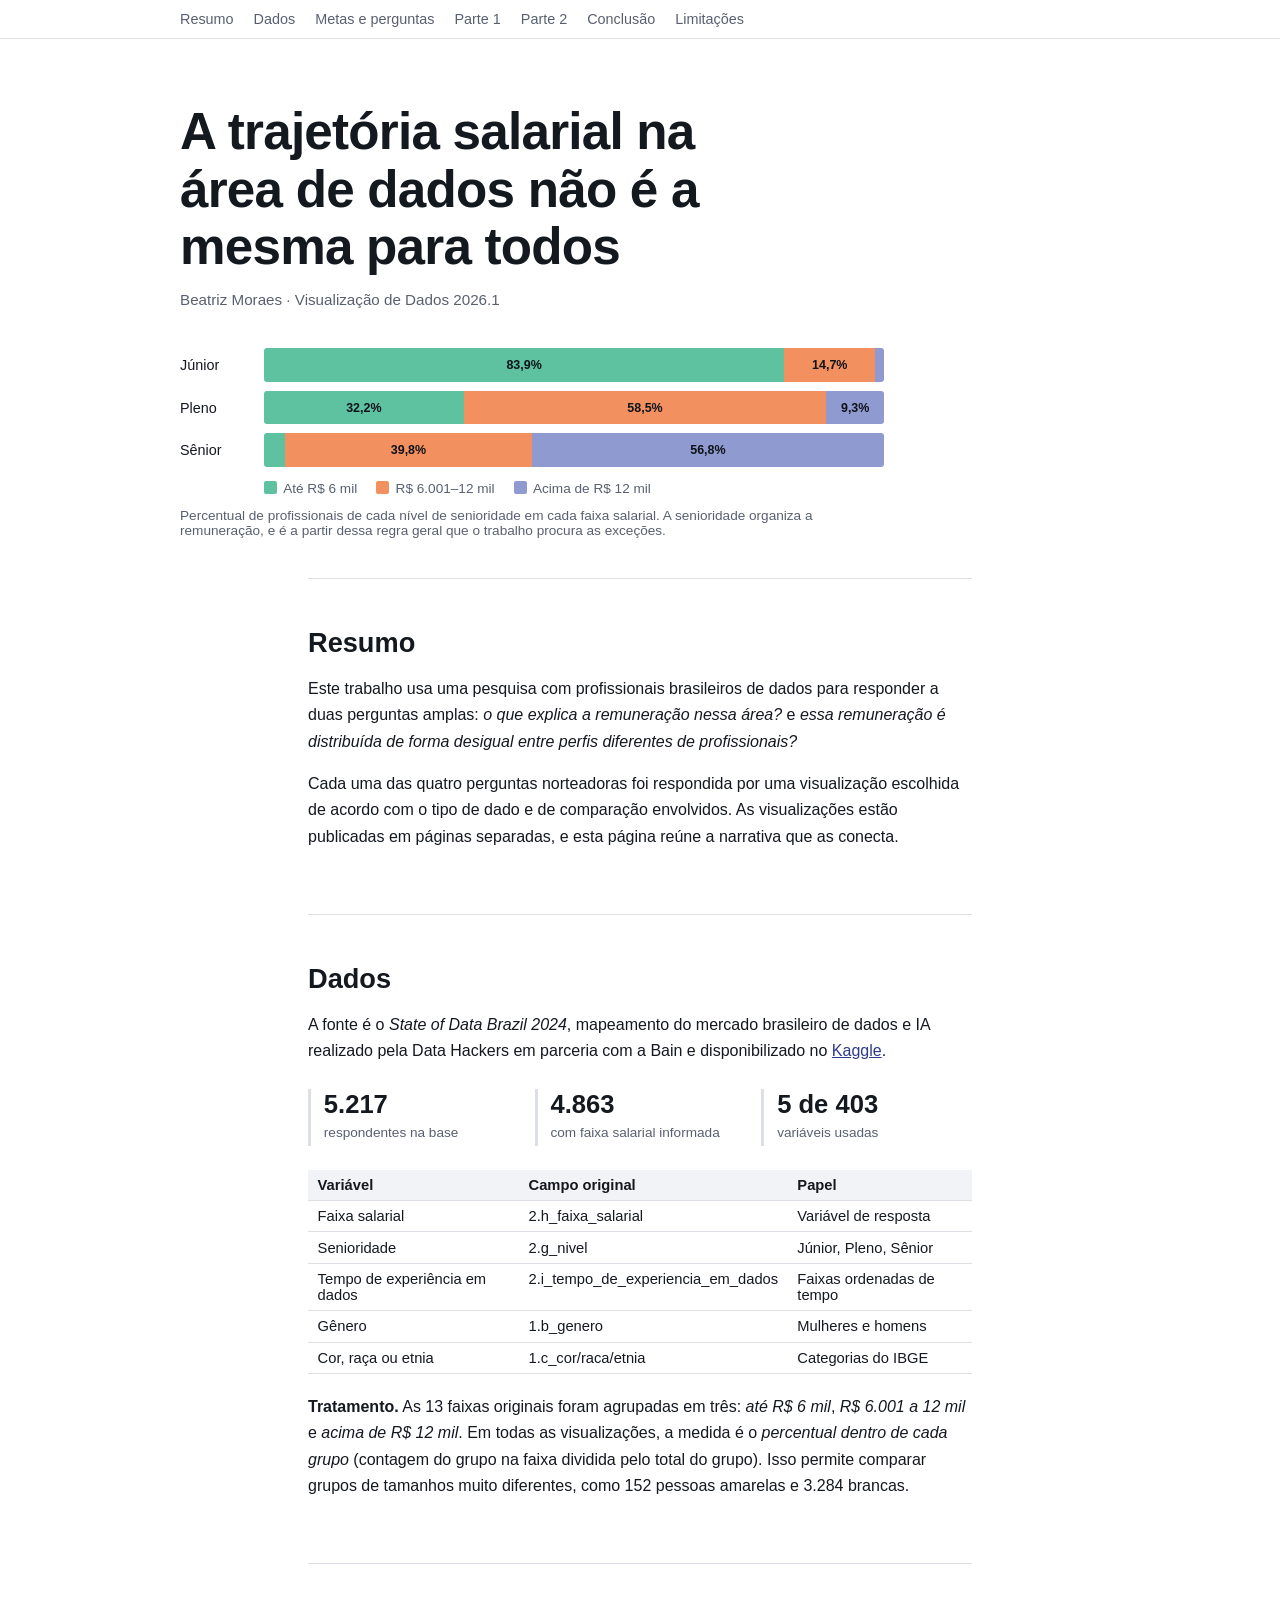
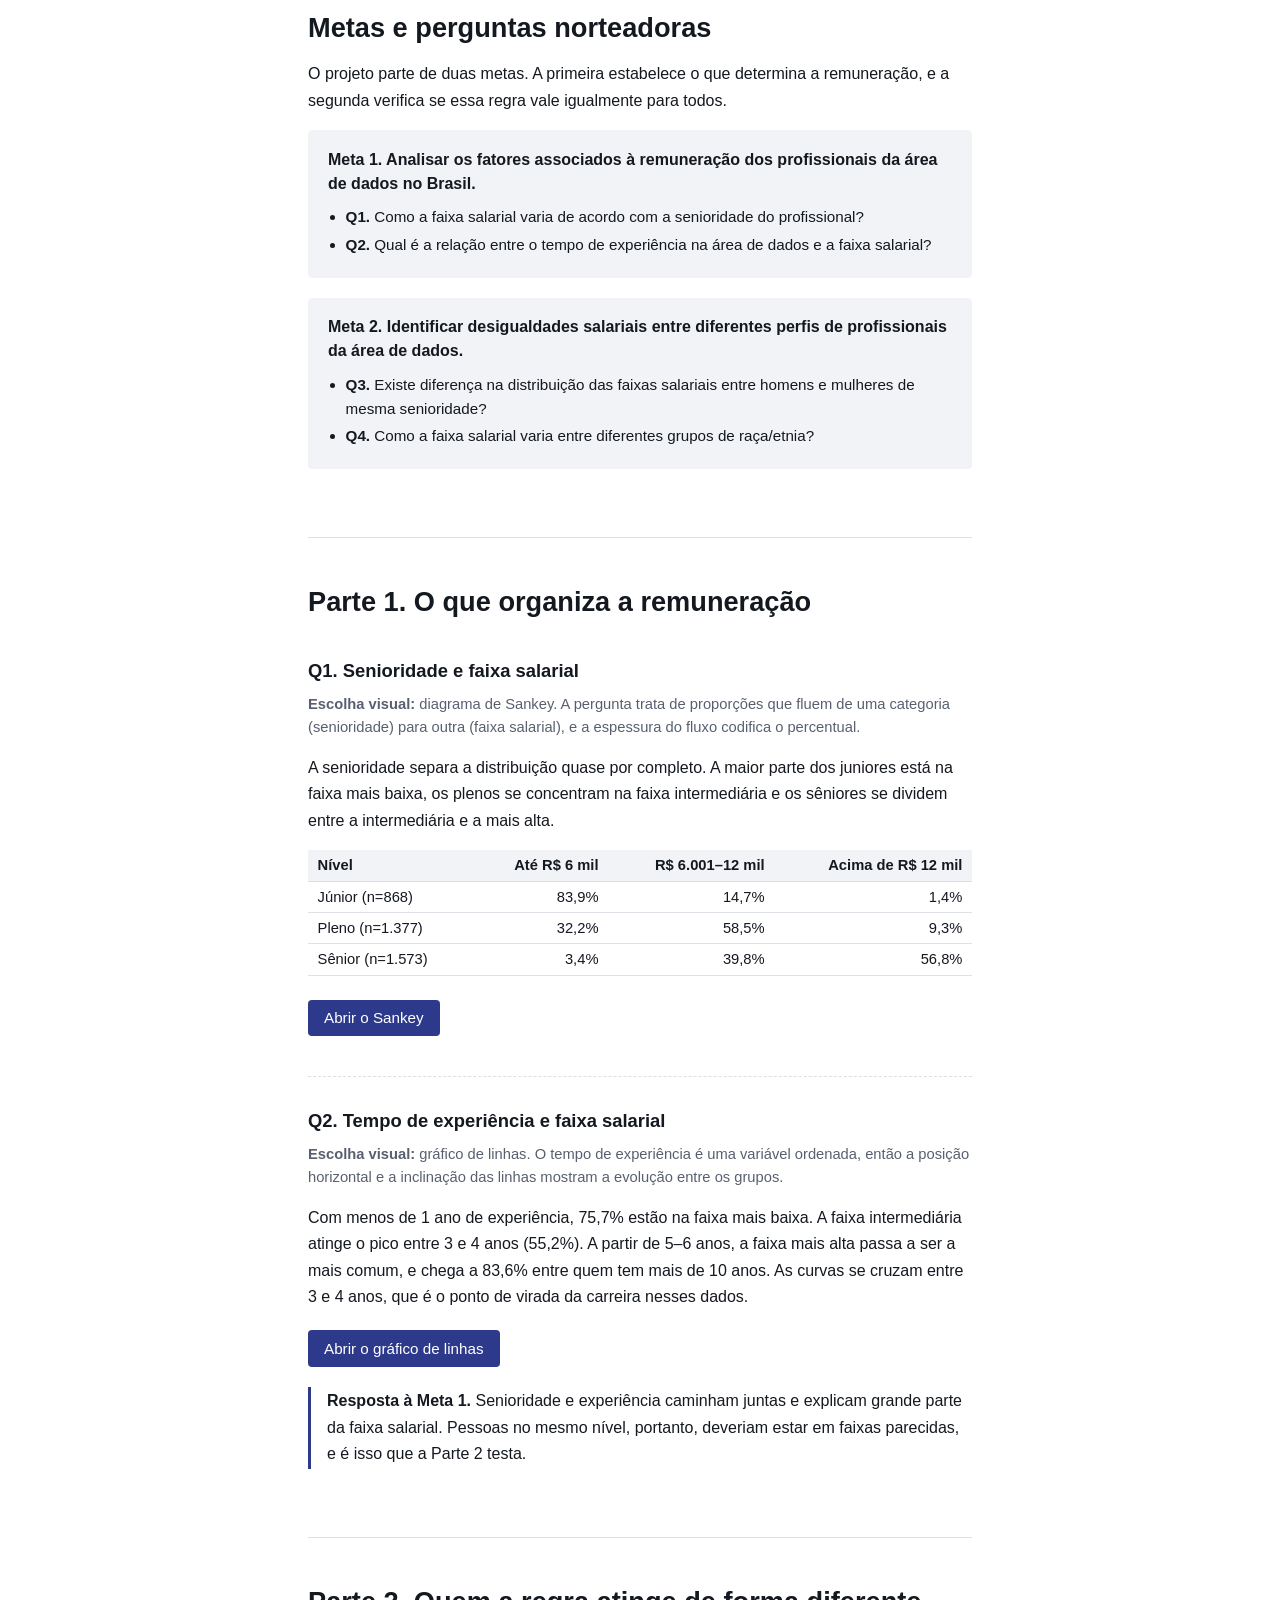
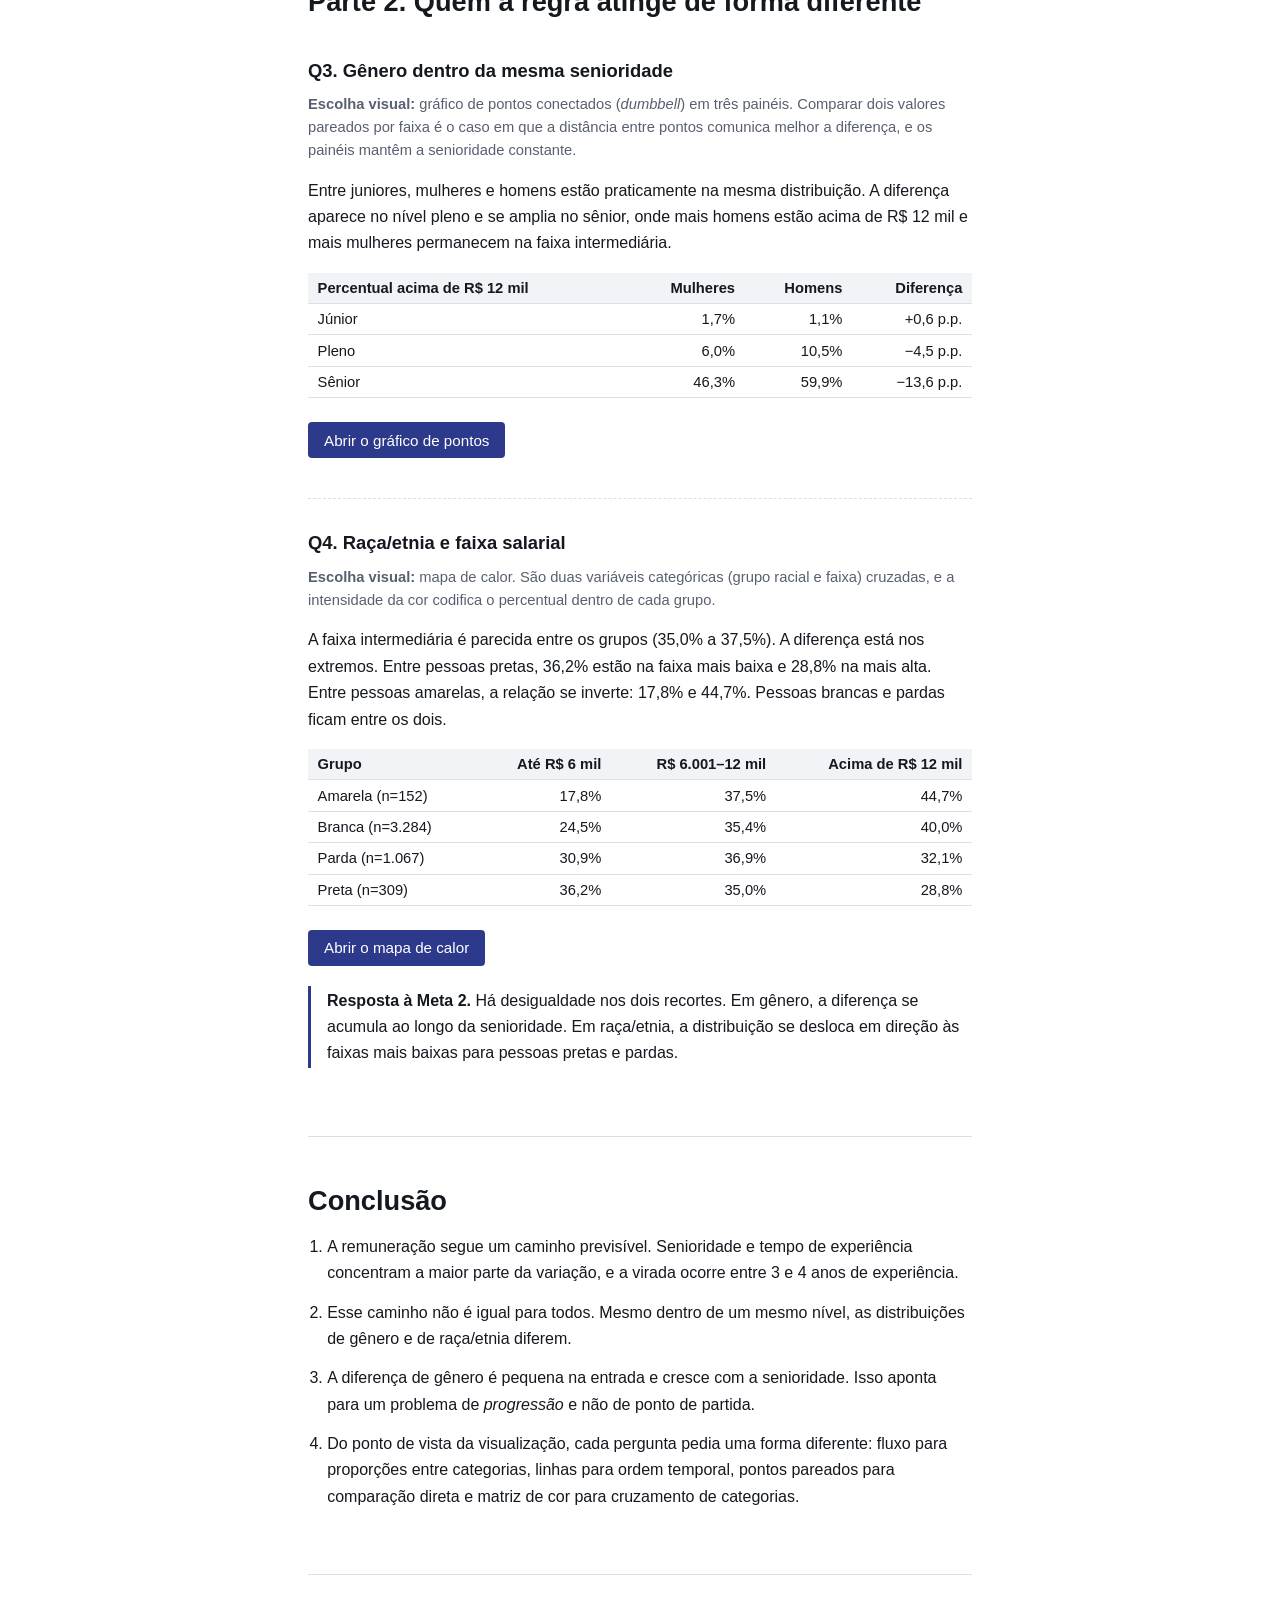
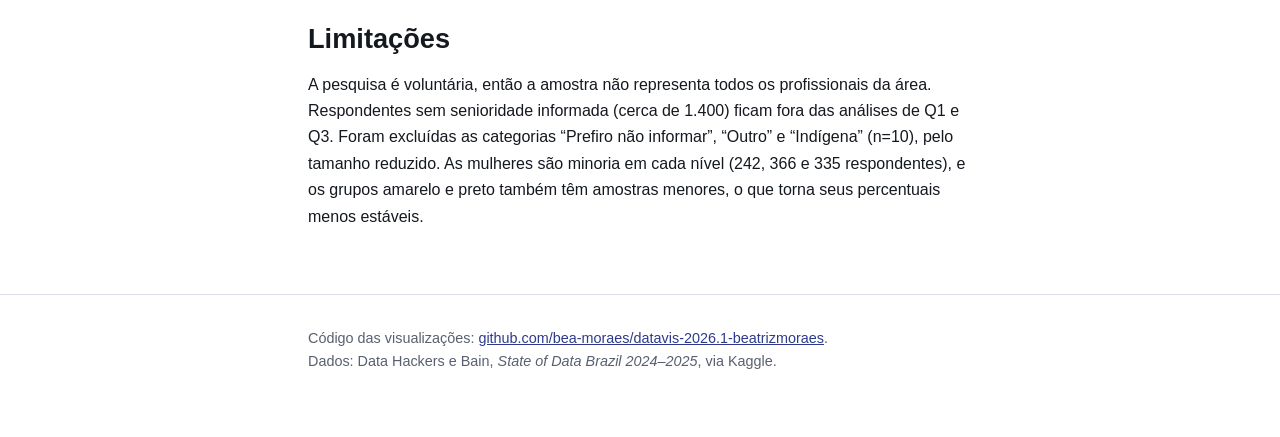
==== storytelling.html @ e4f5bb78 "Add files via upload" ====
<!DOCTYPE html>
<html lang="pt-BR">
<head>
<meta charset="utf-8">
<meta name="viewport" content="width=device-width, initial-scale=1">
<title>Remuneração e desigualdade na área de dados no Brasil</title>
<style>
:root{
  --bg:#ffffff; --ink:#14181f; --muted:#586070; --rule:#dcdfe5; --panel:#f1f3f6;
  --low:#5ec2a1; --mid:#f2915f; --high:#8f9bd0; --accent:#2d3a8c;
  --serif:Arial,Helvetica,sans-serif;
  --sans:Arial,Helvetica,sans-serif;
}
*{box-sizing:border-box}
html{scroll-behavior:smooth}
body{margin:0;background:var(--bg);color:var(--ink);font:1rem/1.65 var(--serif)}
a{color:var(--accent)}
:focus-visible{outline:3px solid var(--accent);outline-offset:3px}
.wrap{max-width:44rem;margin:0 auto;padding:0 1.25rem}
nav{border-bottom:1px solid var(--rule);font:500 .9rem var(--sans);position:sticky;top:0;background:var(--bg);z-index:5}
nav .wrap{display:flex;gap:1.25rem;flex-wrap:wrap;padding-top:.7rem;padding-bottom:.7rem;max-width:60rem}
nav a{color:var(--muted);text-decoration:none}
nav a:hover{color:var(--ink)}
header{padding:4rem 0 2.5rem}
.hero{max-width:60rem;margin:0 auto;padding:0 1.25rem}
h1{font:600 clamp(2rem,5vw,3.2rem)/1.12 var(--serif);letter-spacing:-.015em;margin:0 0 1rem;max-width:20ch}
.byline{font:400 .95rem var(--sans);color:var(--muted);margin:0 0 2.5rem}
.thesis{display:grid;gap:.55rem;max-width:44rem}
.row{display:grid;grid-template-columns:4.5rem 1fr;align-items:center;gap:.75rem;font:500 .9rem var(--sans)}
.bar{display:flex;height:2.1rem;border-radius:3px;overflow:hidden}
.bar span{display:flex;align-items:center;justify-content:center;color:#10131a;font:600 .78rem var(--sans);min-width:0}
.legend{display:flex;gap:1.2rem;flex-wrap:wrap;font:400 .85rem var(--sans);color:var(--muted);margin:.35rem 0 0 5.25rem}
.legend i{display:inline-block;width:.8rem;height:.8rem;border-radius:2px;margin-right:.4rem;vertical-align:-1px}
.cap{font:400 .85rem var(--sans);color:var(--muted);margin:.75rem 0 0;max-width:44rem}
section{padding:3rem 0;border-top:1px solid var(--rule)}
h2{font:600 1.7rem/1.2 var(--serif);margin:0 0 1rem}
h3{font:600 1.15rem/1.35 var(--sans);margin:2.5rem 0 .6rem}
p{margin:0 0 1rem}
.sans{font-family:var(--sans)}
.kv{display:grid;grid-template-columns:repeat(auto-fit,minmax(9rem,1fr));gap:1rem;margin:1.5rem 0;font-family:var(--sans)}
.kv div{border-left:3px solid var(--rule);padding-left:.8rem}
.kv b{display:block;font:600 1.6rem/1.2 var(--serif)}
.kv span{font-size:.85rem;color:var(--muted)}
table{width:100%;border-collapse:collapse;font:400 .92rem var(--sans);margin:.5rem 0 1.25rem}
th,td{text-align:left;padding:.45rem .6rem;border-bottom:1px solid var(--rule);vertical-align:top}
th{font-weight:600;background:var(--panel)}
td.n,th.n{text-align:right;font-variant-numeric:tabular-nums}
.goal{background:var(--panel);padding:1.1rem 1.25rem;border-radius:4px;margin:0 0 1.25rem}
.goal p{margin:0 0 .6rem;font-weight:600;font-family:var(--sans);font-size:1rem;line-height:1.5}
.goal ul{margin:0;padding-left:1.1rem;font-family:var(--sans);font-size:.95rem;line-height:1.55}
.goal li{margin:.25rem 0}
.q{margin:2.5rem 0 0;padding-top:2rem;border-top:1px dashed var(--rule)}
.q:first-of-type{border-top:0;padding-top:0}
.q h3{margin-top:0}
.meta{font:400 .92rem/1.55 var(--sans);color:var(--muted);margin:0 0 1rem}
.btn{display:inline-block;font:500 .95rem var(--sans);background:var(--accent);color:#fff;text-decoration:none;padding:.6rem 1rem;border-radius:4px;margin:.25rem 0 0}
.btn:hover{filter:brightness(1.12)}
.finding{border-left:3px solid var(--accent);padding:.1rem 0 .1rem 1rem;margin:1.25rem 0}
ol.concl{padding-left:1.2rem}
ol.concl li{margin:0 0 .8rem}
footer{border-top:1px solid var(--rule);padding:2rem 0 4rem;font:400 .9rem/1.6 var(--sans);color:var(--muted)}
</style>
</head>
<body>

<nav aria-label="Seções"><div class="wrap">
  <a href="#resumo">Resumo</a><a href="#dados">Dados</a><a href="#metas">Metas e perguntas</a>
  <a href="#parte1">Parte 1</a><a href="#parte2">Parte 2</a><a href="#conclusao">Conclusão</a><a href="#limites">Limitações</a>
</div></nav>

<header><div class="hero">
  <h1>A trajetória salarial na área de dados não é a mesma para todos</h1>
  <p class="byline">Beatriz Moraes · Visualização de Dados 2026.1</p>

  <div class="thesis" role="img" aria-label="Distribuição de faixas salariais por senioridade: juniores 83,9% até R$ 6 mil; plenos 58,5% entre R$ 6.001 e 12 mil; sêniores 56,8% acima de R$ 12 mil.">
    <div class="row">Júnior<div class="bar"><span style="flex:83.9;background:var(--low)">83,9%</span><span style="flex:14.7;background:var(--mid)">14,7%</span><span style="flex:1.4;background:var(--high)"></span></div></div>
    <div class="row">Pleno<div class="bar"><span style="flex:32.2;background:var(--low)">32,2%</span><span style="flex:58.5;background:var(--mid)">58,5%</span><span style="flex:9.3;background:var(--high)">9,3%</span></div></div>
    <div class="row">Sênior<div class="bar"><span style="flex:3.4;background:var(--low)"></span><span style="flex:39.8;background:var(--mid)">39,8%</span><span style="flex:56.8;background:var(--high)">56,8%</span></div></div>
    <div class="legend"><span><i style="background:var(--low)"></i>Até R$ 6 mil</span><span><i style="background:var(--mid)"></i>R$ 6.001–12 mil</span><span><i style="background:var(--high)"></i>Acima de R$ 12 mil</span></div>
  </div>
  <p class="cap">Percentual de profissionais de cada nível de senioridade em cada faixa salarial. A senioridade organiza a remuneração, e é a partir dessa regra geral que o trabalho procura as exceções.</p>
</div></header>

<main class="wrap">

<section id="resumo">
  <h2>Resumo</h2>
  <p>Este trabalho usa uma pesquisa com profissionais brasileiros de dados para responder a duas perguntas amplas: <em>o que explica a remuneração nessa área?</em> e <em>essa remuneração é distribuída de forma desigual entre perfis diferentes de profissionais?</em></p>
  <p>Cada uma das quatro perguntas norteadoras foi respondida por uma visualização escolhida de acordo com o tipo de dado e de comparação envolvidos. As visualizações estão publicadas em páginas separadas, e esta página reúne a narrativa que as conecta.</p>
</section>

<section id="dados">
  <h2>Dados</h2>
  <p>A fonte é o <em>State of Data Brazil 2024</em>, mapeamento do mercado brasileiro de dados e IA realizado pela Data Hackers em parceria com a Bain e disponibilizado no <a href="https://www.kaggle.com/datasets/datahackers/state-of-data-brazil-20242025">Kaggle</a>.</p>
  <div class="kv">
    <div><b>5.217</b><span>respondentes na base</span></div>
    <div><b>4.863</b><span>com faixa salarial informada</span></div>
    <div><b>5 de 403</b><span>variáveis usadas</span></div>
  </div>
  <table>
    <thead><tr><th>Variável</th><th>Campo original</th><th>Papel</th></tr></thead>
    <tbody>
      <tr><td>Faixa salarial</td><td>2.h_faixa_salarial</td><td>Variável de resposta</td></tr>
      <tr><td>Senioridade</td><td>2.g_nivel</td><td>Júnior, Pleno, Sênior</td></tr>
      <tr><td>Tempo de experiência em dados</td><td>2.i_tempo_de_experiencia_em_dados</td><td>Faixas ordenadas de tempo</td></tr>
      <tr><td>Gênero</td><td>1.b_genero</td><td>Mulheres e homens</td></tr>
      <tr><td>Cor, raça ou etnia</td><td>1.c_cor/raca/etnia</td><td>Categorias do IBGE</td></tr>
    </tbody>
  </table>
  <p><strong>Tratamento.</strong> As 13 faixas originais foram agrupadas em três: <em>até R$ 6 mil</em>, <em>R$ 6.001 a 12 mil</em> e <em>acima de R$ 12 mil</em>. Em todas as visualizações, a medida é o <em>percentual dentro de cada grupo</em> (contagem do grupo na faixa dividida pelo total do grupo). Isso permite comparar grupos de tamanhos muito diferentes, como 152 pessoas amarelas e 3.284 brancas.</p>
</section>

<section id="metas">
  <h2>Metas e perguntas norteadoras</h2>
  <p>O projeto parte de duas metas. A primeira estabelece o que determina a remuneração, e a segunda verifica se essa regra vale igualmente para todos.</p>
  <div class="goal">
    <p>Meta 1. Analisar os fatores associados à remuneração dos profissionais da área de dados no Brasil.</p>
    <ul>
      <li><b>Q1.</b> Como a faixa salarial varia de acordo com a senioridade do profissional?</li>
      <li><b>Q2.</b> Qual é a relação entre o tempo de experiência na área de dados e a faixa salarial?</li>
    </ul>
  </div>
  <div class="goal">
    <p>Meta 2. Identificar desigualdades salariais entre diferentes perfis de profissionais da área de dados.</p>
    <ul>
      <li><b>Q3.</b> Existe diferença na distribuição das faixas salariais entre homens e mulheres de mesma senioridade?</li>
      <li><b>Q4.</b> Como a faixa salarial varia entre diferentes grupos de raça/etnia?</li>
    </ul>
  </div>
</section>

<section id="parte1">
  <h2>Parte 1. O que organiza a remuneração</h2>

  <div class="q">
    <h3>Q1. Senioridade e faixa salarial</h3>
    <p class="meta"><b>Escolha visual:</b> diagrama de Sankey. A pergunta trata de proporções que fluem de uma categoria (senioridade) para outra (faixa salarial), e a espessura do fluxo codifica o percentual.</p>
    <p>A senioridade separa a distribuição quase por completo. A maior parte dos juniores está na faixa mais baixa, os plenos se concentram na faixa intermediária e os sêniores se dividem entre a intermediária e a mais alta.</p>
    <table>
      <thead><tr><th>Nível</th><th class="n">Até R$ 6 mil</th><th class="n">R$ 6.001–12 mil</th><th class="n">Acima de R$ 12 mil</th></tr></thead>
      <tbody>
        <tr><td>Júnior (n=868)</td><td class="n">83,9%</td><td class="n">14,7%</td><td class="n">1,4%</td></tr>
        <tr><td>Pleno (n=1.377)</td><td class="n">32,2%</td><td class="n">58,5%</td><td class="n">9,3%</td></tr>
        <tr><td>Sênior (n=1.573)</td><td class="n">3,4%</td><td class="n">39,8%</td><td class="n">56,8%</td></tr>
      </tbody>
    </table>
    <a class="btn" href="https://bea-moraes.github.io/datavis-2026.1-beatrizmoraes/vis01-sankey/">Abrir o Sankey</a>
  </div>

  <div class="q">
    <h3>Q2. Tempo de experiência e faixa salarial</h3>
    <p class="meta"><b>Escolha visual:</b> gráfico de linhas. O tempo de experiência é uma variável ordenada, então a posição horizontal e a inclinação das linhas mostram a evolução entre os grupos.</p>
    <p>Com menos de 1 ano de experiência, 75,7% estão na faixa mais baixa. A faixa intermediária atinge o pico entre 3 e 4 anos (55,2%). A partir de 5–6 anos, a faixa mais alta passa a ser a mais comum, e chega a 83,6% entre quem tem mais de 10 anos. As curvas se cruzam entre 3 e 4 anos, que é o ponto de virada da carreira nesses dados.</p>
    <a class="btn" href="https://bea-moraes.github.io/datavis-2026.1-beatrizmoraes/vis02-linhas/">Abrir o gráfico de linhas</a>
  </div>

  <div class="finding"><b>Resposta à Meta 1.</b> Senioridade e experiência caminham juntas e explicam grande parte da faixa salarial. Pessoas no mesmo nível, portanto, deveriam estar em faixas parecidas, e é isso que a Parte 2 testa.</div>
</section>

<section id="parte2">
  <h2>Parte 2. Quem a regra atinge de forma diferente</h2>

  <div class="q">
    <h3>Q3. Gênero dentro da mesma senioridade</h3>
    <p class="meta"><b>Escolha visual:</b> gráfico de pontos conectados (<em>dumbbell</em>) em três painéis. Comparar dois valores pareados por faixa é o caso em que a distância entre pontos comunica melhor a diferença, e os painéis mantêm a senioridade constante.</p>
    <p>Entre juniores, mulheres e homens estão praticamente na mesma distribuição. A diferença aparece no nível pleno e se amplia no sênior, onde mais homens estão acima de R$ 12 mil e mais mulheres permanecem na faixa intermediária.</p>
    <table>
      <thead><tr><th>Percentual acima de R$ 12 mil</th><th class="n">Mulheres</th><th class="n">Homens</th><th class="n">Diferença</th></tr></thead>
      <tbody>
        <tr><td>Júnior</td><td class="n">1,7%</td><td class="n">1,1%</td><td class="n">+0,6 p.p.</td></tr>
        <tr><td>Pleno</td><td class="n">6,0%</td><td class="n">10,5%</td><td class="n">−4,5 p.p.</td></tr>
        <tr><td>Sênior</td><td class="n">46,3%</td><td class="n">59,9%</td><td class="n">−13,6 p.p.</td></tr>
      </tbody>
    </table>
    <a class="btn" href="https://bea-moraes.github.io/datavis-2026.1-beatrizmoraes/vis03-pontos/">Abrir o gráfico de pontos</a>
  </div>

  <div class="q">
    <h3>Q4. Raça/etnia e faixa salarial</h3>
    <p class="meta"><b>Escolha visual:</b> mapa de calor. São duas variáveis categóricas (grupo racial e faixa) cruzadas, e a intensidade da cor codifica o percentual dentro de cada grupo.</p>
    <p>A faixa intermediária é parecida entre os grupos (35,0% a 37,5%). A diferença está nos extremos. Entre pessoas pretas, 36,2% estão na faixa mais baixa e 28,8% na mais alta. Entre pessoas amarelas, a relação se inverte: 17,8% e 44,7%. Pessoas brancas e pardas ficam entre os dois.</p>
    <table>
      <thead><tr><th>Grupo</th><th class="n">Até R$ 6 mil</th><th class="n">R$ 6.001–12 mil</th><th class="n">Acima de R$ 12 mil</th></tr></thead>
      <tbody>
        <tr><td>Amarela (n=152)</td><td class="n">17,8%</td><td class="n">37,5%</td><td class="n">44,7%</td></tr>
        <tr><td>Branca (n=3.284)</td><td class="n">24,5%</td><td class="n">35,4%</td><td class="n">40,0%</td></tr>
        <tr><td>Parda (n=1.067)</td><td class="n">30,9%</td><td class="n">36,9%</td><td class="n">32,1%</td></tr>
        <tr><td>Preta (n=309)</td><td class="n">36,2%</td><td class="n">35,0%</td><td class="n">28,8%</td></tr>
      </tbody>
    </table>
    <a class="btn" href="https://bea-moraes.github.io/datavis-2026.1-beatrizmoraes/vis04-heatmap/">Abrir o mapa de calor</a>
  </div>

  <div class="finding"><b>Resposta à Meta 2.</b> Há desigualdade nos dois recortes. Em gênero, a diferença se acumula ao longo da senioridade. Em raça/etnia, a distribuição se desloca em direção às faixas mais baixas para pessoas pretas e pardas.</div>
</section>

<section id="conclusao">
  <h2>Conclusão</h2>
  <ol class="concl">
    <li>A remuneração segue um caminho previsível. Senioridade e tempo de experiência concentram a maior parte da variação, e a virada ocorre entre 3 e 4 anos de experiência.</li>
    <li>Esse caminho não é igual para todos. Mesmo dentro de um mesmo nível, as distribuições de gênero e de raça/etnia diferem.</li>
    <li>A diferença de gênero é pequena na entrada e cresce com a senioridade. Isso aponta para um problema de <em>progressão</em> e não de ponto de partida.</li>
    <li>Do ponto de vista da visualização, cada pergunta pedia uma forma diferente: fluxo para proporções entre categorias, linhas para ordem temporal, pontos pareados para comparação direta e matriz de cor para cruzamento de categorias.</li>
  </ol>
</section>

<section id="limites">
  <h2>Limitações</h2>
  <p>A pesquisa é voluntária, então a amostra não representa todos os profissionais da área. Respondentes sem senioridade informada (cerca de 1.400) ficam fora das análises de Q1 e Q3. Foram excluídas as categorias “Prefiro não informar”, “Outro” e “Indígena” (n=10), pelo tamanho reduzido. As mulheres são minoria em cada nível (242, 366 e 335 respondentes), e os grupos amarelo e preto também têm amostras menores, o que torna seus percentuais menos estáveis.</p>
</section>

</main>

<footer><div class="wrap">
  Código das visualizações: <a href="https://github.com/bea-moraes/datavis-2026.1-beatrizmoraes">github.com/bea-moraes/datavis-2026.1-beatrizmoraes</a>.<br>
  Dados: Data Hackers e Bain, <em>State of Data Brazil 2024–2025</em>, via Kaggle.
</div></footer>

</body>
</html>
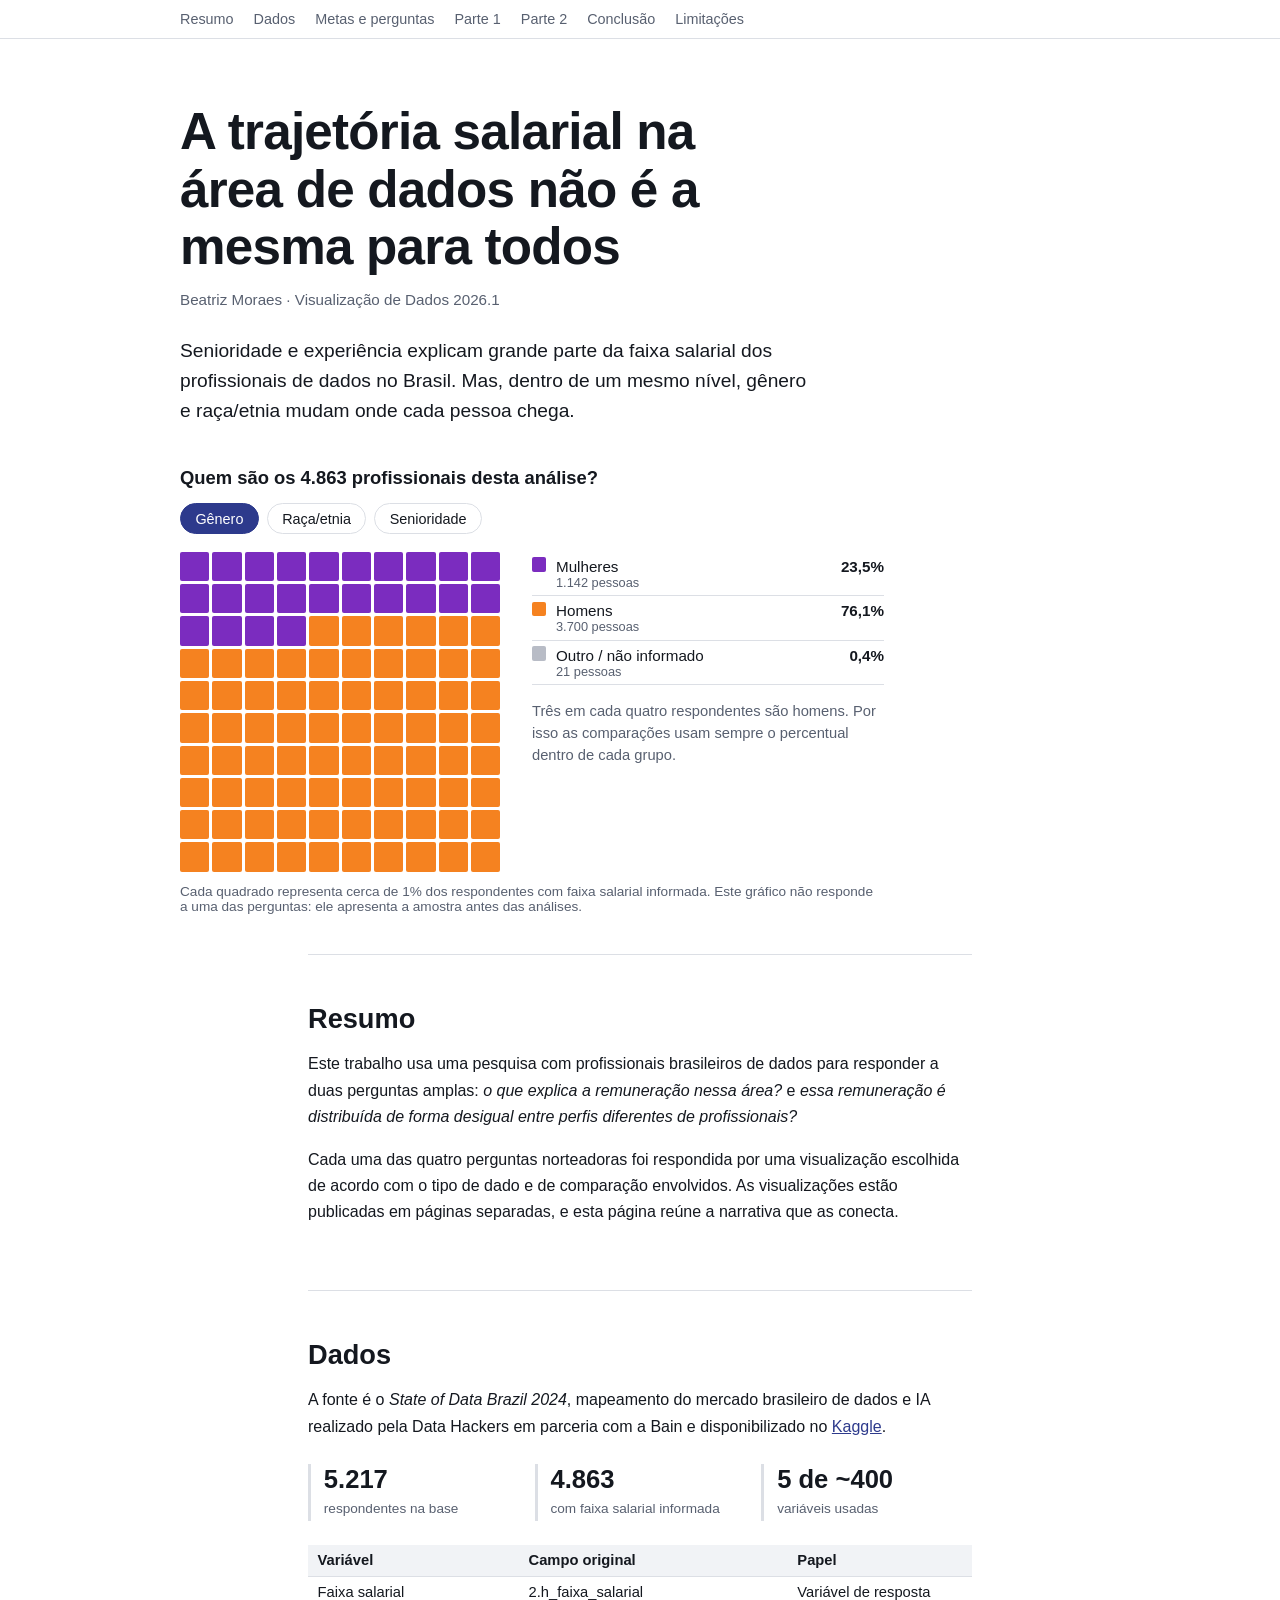
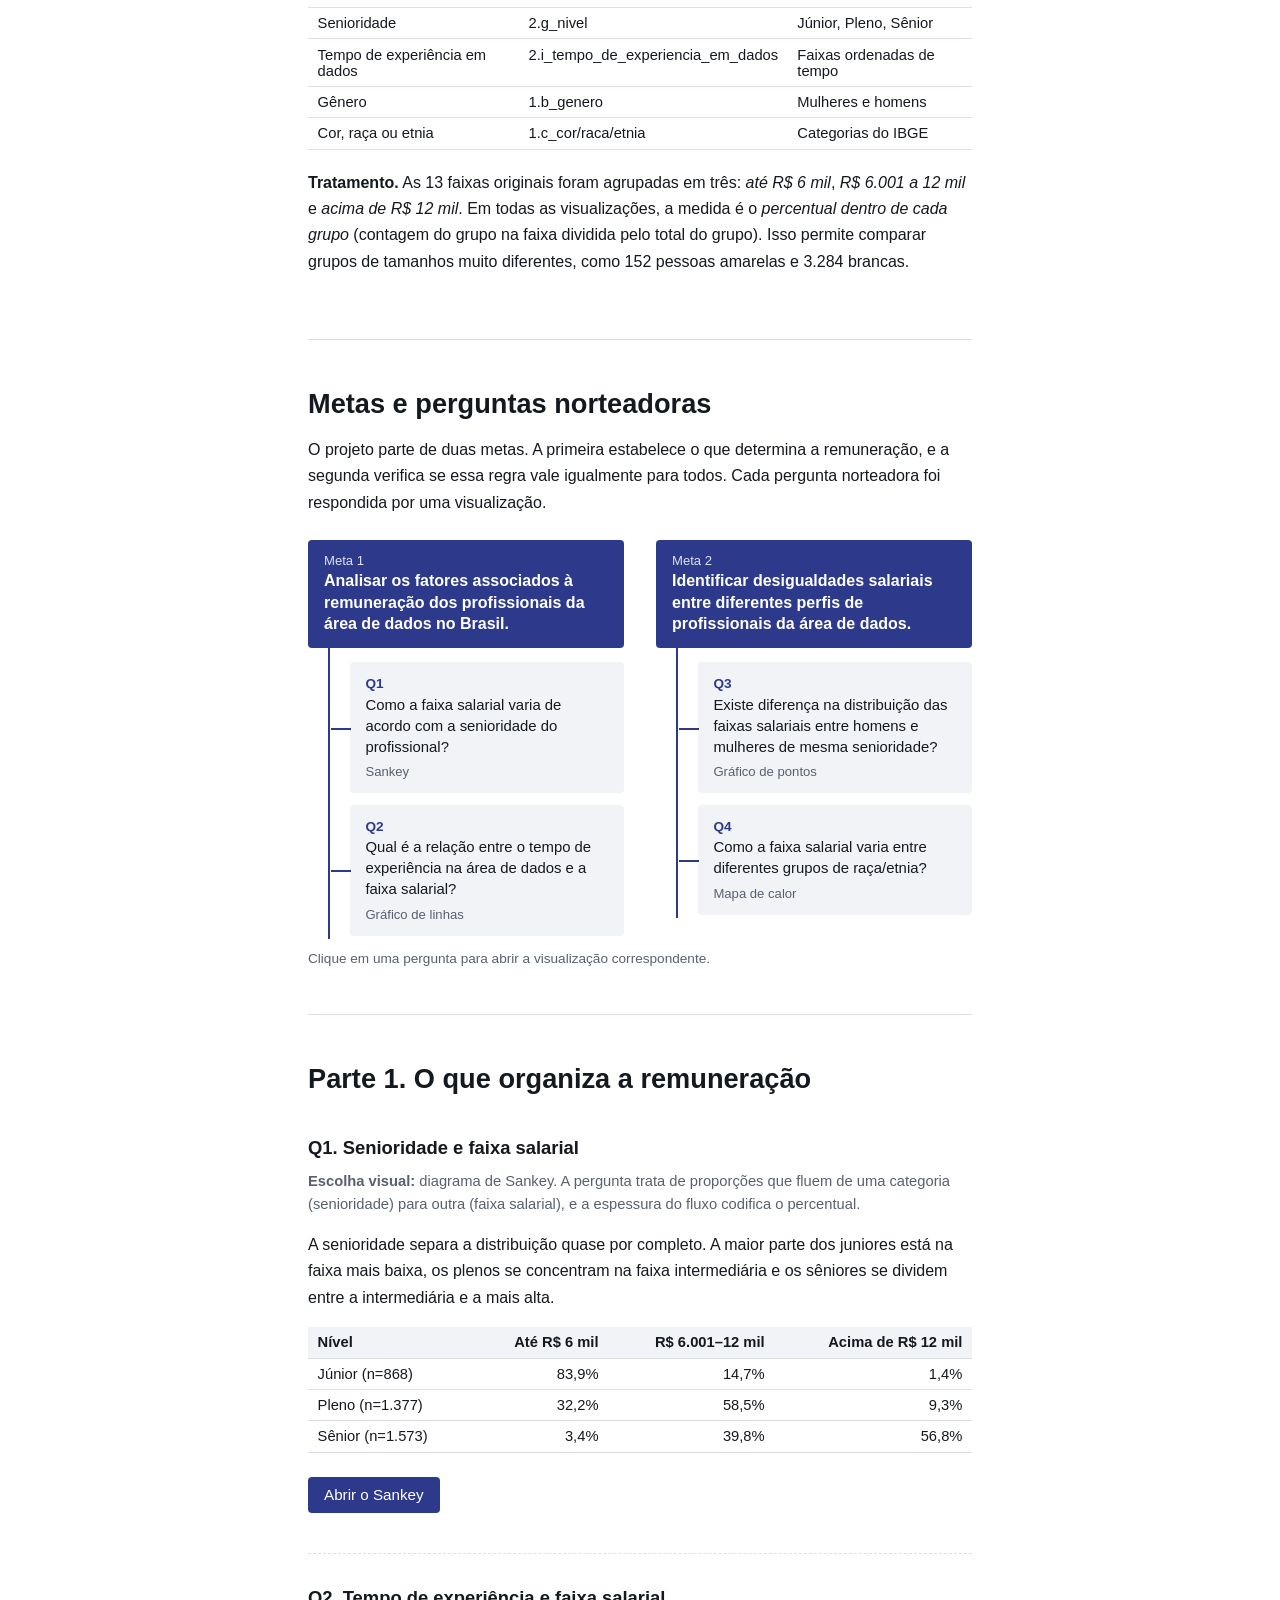
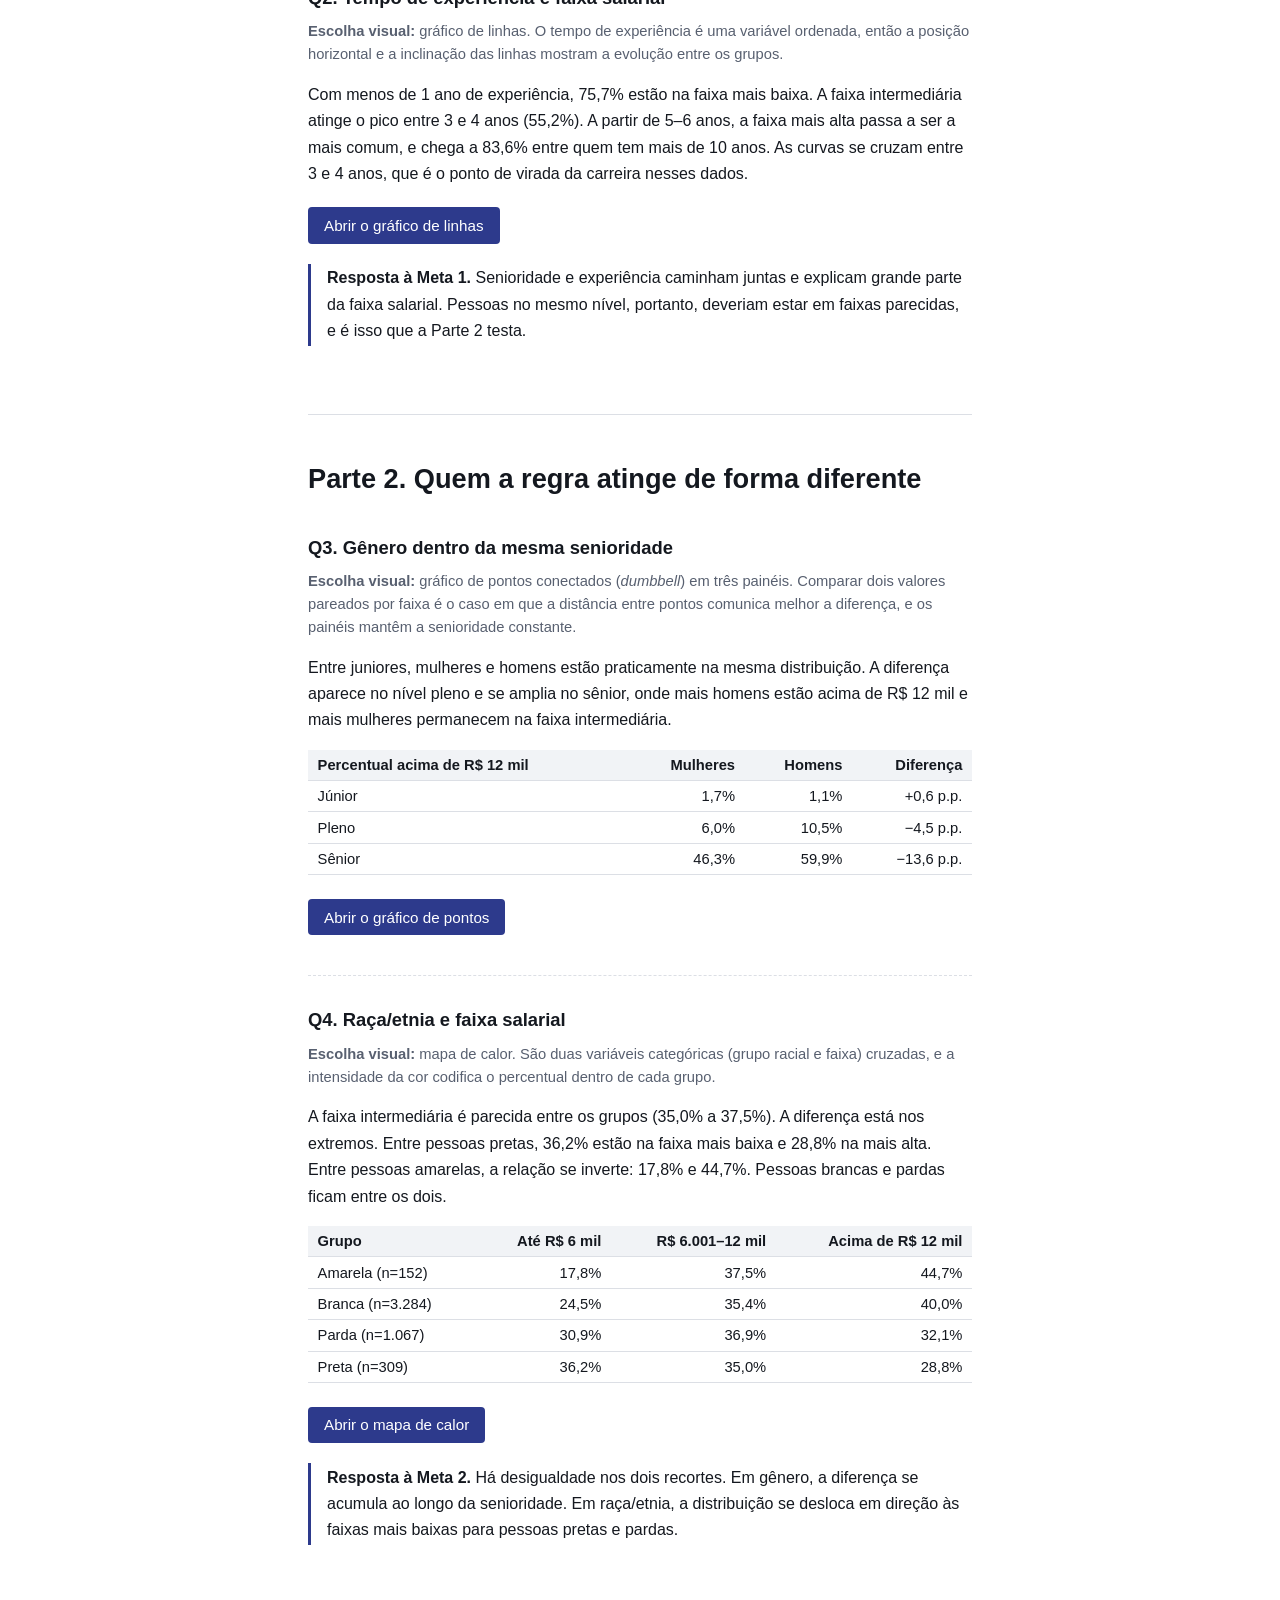
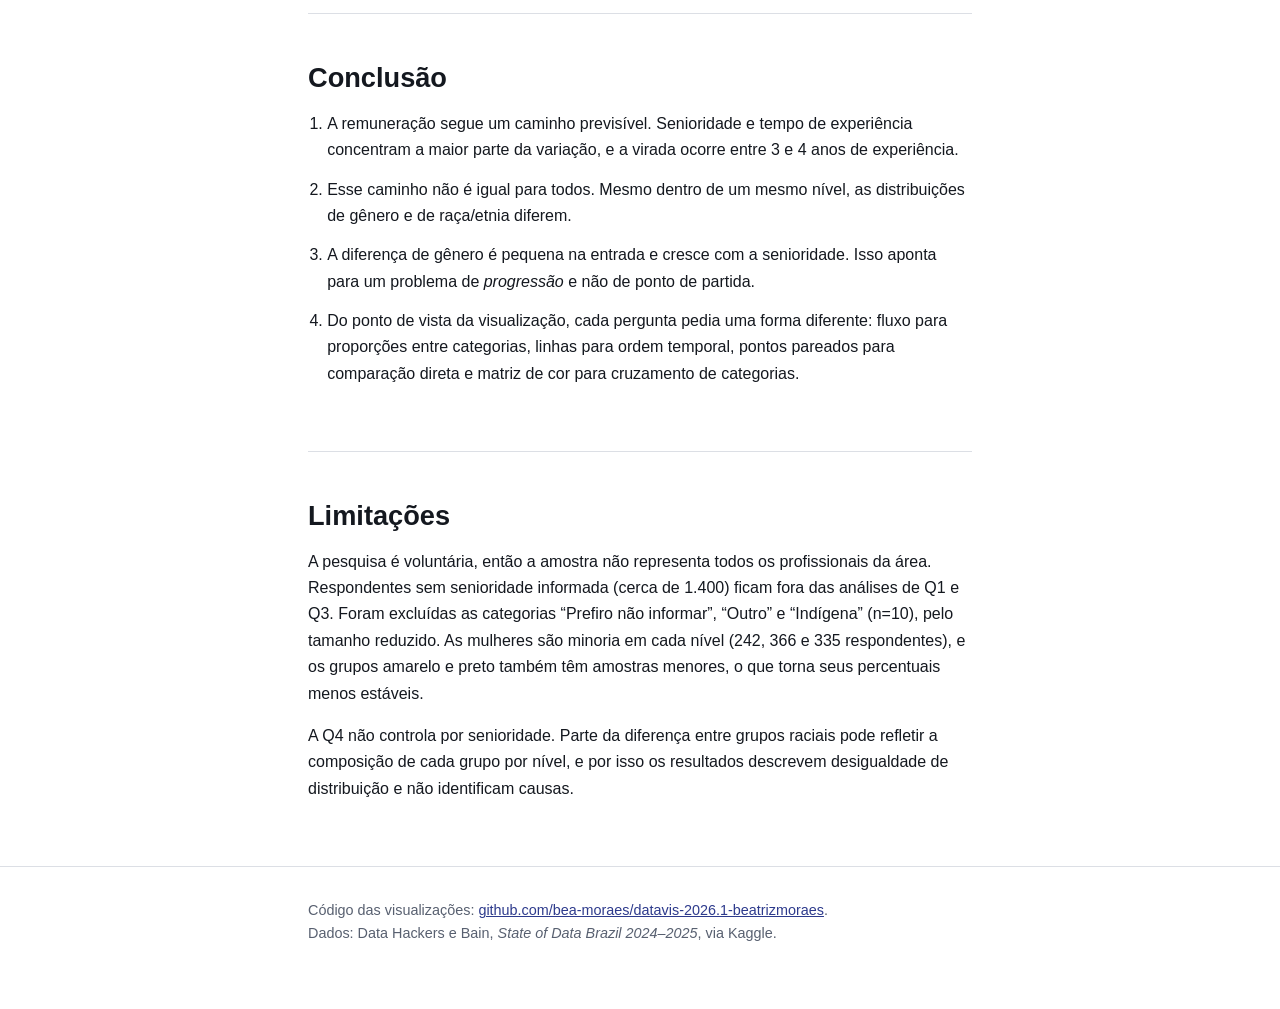
==== commit d4528bd3: "Nova Visualização" ====
--- a/storytelling.html
+++ b/storytelling.html
@@ -24,13 +24,34 @@
 header{padding:4rem 0 2.5rem}
 .hero{max-width:60rem;margin:0 auto;padding:0 1.25rem}
 h1{font:600 clamp(2rem,5vw,3.2rem)/1.12 var(--serif);letter-spacing:-.015em;margin:0 0 1rem;max-width:20ch}
-.byline{font:400 .95rem var(--sans);color:var(--muted);margin:0 0 2.5rem}
-.thesis{display:grid;gap:.55rem;max-width:44rem}
-.row{display:grid;grid-template-columns:4.5rem 1fr;align-items:center;gap:.75rem;font:500 .9rem var(--sans)}
-.bar{display:flex;height:2.1rem;border-radius:3px;overflow:hidden}
-.bar span{display:flex;align-items:center;justify-content:center;color:#10131a;font:600 .78rem var(--sans);min-width:0}
-.legend{display:flex;gap:1.2rem;flex-wrap:wrap;font:400 .85rem var(--sans);color:var(--muted);margin:.35rem 0 0 5.25rem}
-.legend i{display:inline-block;width:.8rem;height:.8rem;border-radius:2px;margin-right:.4rem;vertical-align:-1px}
+.byline{font:400 .95rem var(--sans);color:var(--muted);margin:0 0 1.75rem}
+.map{display:grid;grid-template-columns:1fr 1fr;gap:2rem;margin:1.5rem 0 .5rem}
+.mgoal{background:var(--accent);color:#fff;padding:.8rem 1rem;border-radius:4px;font:600 1rem/1.35 var(--sans)}
+.mgoal small{display:block;font:400 .82rem var(--sans);opacity:.85;margin-bottom:.15rem}
+.mqs{border-left:2px solid var(--accent);margin:0 0 0 1.25rem;padding:.9rem 0 .2rem 1.25rem;display:grid;gap:.7rem}
+.mq{position:relative;display:block;background:var(--panel);color:var(--ink);text-decoration:none;padding:.7rem .9rem;border-radius:4px;font:400 .93rem/1.4 var(--sans);border:1px solid transparent}
+.mq::before{content:"";position:absolute;left:-1.25rem;top:50%;width:1.25rem;border-top:2px solid var(--accent)}
+.mq:hover{border-color:var(--accent)}
+.mq b{display:block;font-size:.85rem;color:var(--accent);margin-bottom:.1rem}
+.mq span{display:block;margin-top:.35rem;font-size:.82rem;color:var(--muted)}
+@media (max-width:640px){.map{grid-template-columns:1fr;gap:1.5rem}}
+.lead{font-size:1.2rem;line-height:1.55;max-width:40rem;margin:0}
+.who{margin-top:2.5rem;max-width:44rem}
+.whoh{font:600 1.15rem/1.35 var(--sans);margin:0 0 .8rem}
+.tabs{display:flex;gap:.5rem;margin-bottom:1.1rem;flex-wrap:wrap}
+.tabs button{font:500 .9rem var(--sans);padding:.4rem .9rem;border:1px solid var(--rule);background:var(--bg);color:var(--ink);border-radius:999px;cursor:pointer}
+.tabs button[aria-pressed="true"]{background:var(--accent);border-color:var(--accent);color:#fff}
+.whobody{display:flex;gap:2rem;align-items:flex-start;flex-wrap:wrap}
+.waffle{display:grid;grid-template-columns:repeat(10,1fr);gap:3px;width:min(20rem,100%);flex:0 0 auto}
+.waffle i{aspect-ratio:1;border-radius:2px;transition:opacity .15s}
+.waffle.dim i{opacity:.18}
+.waffle.dim i.on{opacity:1}
+.wlegend{list-style:none;margin:0;padding:0;font:400 .95rem var(--sans);min-width:15rem}
+.wlegend li{display:grid;grid-template-columns:.9rem 1fr auto;gap:.6rem;align-items:baseline;padding:.35rem 0;border-bottom:1px solid var(--rule)}
+.wlegend em{font-style:normal;display:inline-block;width:.9rem;height:.9rem;border-radius:2px}
+.wlegend b{font-variant-numeric:tabular-nums}
+.wlegend small{display:block;color:var(--muted);font-size:.8rem}
+.wnote{font:400 .92rem/1.5 var(--sans);color:var(--muted);margin:.9rem 0 0;max-width:22rem}
 .cap{font:400 .85rem var(--sans);color:var(--muted);margin:.75rem 0 0;max-width:44rem}
 section{padding:3rem 0;border-top:1px solid var(--rule)}
 h2{font:600 1.7rem/1.2 var(--serif);margin:0 0 1rem}
@@ -45,10 +66,6 @@
 th,td{text-align:left;padding:.45rem .6rem;border-bottom:1px solid var(--rule);vertical-align:top}
 th{font-weight:600;background:var(--panel)}
 td.n,th.n{text-align:right;font-variant-numeric:tabular-nums}
-.goal{background:var(--panel);padding:1.1rem 1.25rem;border-radius:4px;margin:0 0 1.25rem}
-.goal p{margin:0 0 .6rem;font-weight:600;font-family:var(--sans);font-size:1rem;line-height:1.5}
-.goal ul{margin:0;padding-left:1.1rem;font-family:var(--sans);font-size:.95rem;line-height:1.55}
-.goal li{margin:.25rem 0}
 .q{margin:2.5rem 0 0;padding-top:2rem;border-top:1px dashed var(--rule)}
 .q:first-of-type{border-top:0;padding-top:0}
 .q h3{margin-top:0}
@@ -72,13 +89,25 @@
   <h1>A trajetória salarial na área de dados não é a mesma para todos</h1>
   <p class="byline">Beatriz Moraes · Visualização de Dados 2026.1</p>
 
-  <div class="thesis" role="img" aria-label="Distribuição de faixas salariais por senioridade: juniores 83,9% até R$ 6 mil; plenos 58,5% entre R$ 6.001 e 12 mil; sêniores 56,8% acima de R$ 12 mil.">
-    <div class="row">Júnior<div class="bar"><span style="flex:83.9;background:var(--low)">83,9%</span><span style="flex:14.7;background:var(--mid)">14,7%</span><span style="flex:1.4;background:var(--high)"></span></div></div>
-    <div class="row">Pleno<div class="bar"><span style="flex:32.2;background:var(--low)">32,2%</span><span style="flex:58.5;background:var(--mid)">58,5%</span><span style="flex:9.3;background:var(--high)">9,3%</span></div></div>
-    <div class="row">Sênior<div class="bar"><span style="flex:3.4;background:var(--low)"></span><span style="flex:39.8;background:var(--mid)">39,8%</span><span style="flex:56.8;background:var(--high)">56,8%</span></div></div>
-    <div class="legend"><span><i style="background:var(--low)"></i>Até R$ 6 mil</span><span><i style="background:var(--mid)"></i>R$ 6.001–12 mil</span><span><i style="background:var(--high)"></i>Acima de R$ 12 mil</span></div>
-  </div>
-  <p class="cap">Percentual de profissionais de cada nível de senioridade em cada faixa salarial. A senioridade organiza a remuneração, e é a partir dessa regra geral que o trabalho procura as exceções.</p>
+  <p class="lead">Senioridade e experiência explicam grande parte da faixa salarial dos profissionais de dados no Brasil. Mas, dentro de um mesmo nível, gênero e raça/etnia mudam onde cada pessoa chega.</p>
+
+  <div class="who">
+    <h2 class="whoh">Quem são os 4.863 profissionais desta análise?</h2>
+    <div class="tabs" role="group" aria-label="Variável do perfil">
+      <button type="button" data-k="g" aria-pressed="true">Gênero</button>
+      <button type="button" data-k="r" aria-pressed="false">Raça/etnia</button>
+      <button type="button" data-k="n" aria-pressed="false">Senioridade</button>
+    </div>
+    <div class="whobody">
+      <div class="waffle" id="waffle" role="img" aria-label="Gráfico de 100 quadrados com a composição da amostra"></div>
+      <div>
+        <ul class="wlegend" id="wlegend"></ul>
+        <p class="wnote" id="wnote"></p>
+      </div>
+    </div>
+    <p class="cap">Cada quadrado representa cerca de 1% dos respondentes com faixa salarial informada. Este gráfico não responde a uma das perguntas: ele apresenta a amostra antes das análises.</p>
+  </div>
+
 </div></header>
 
 <main class="wrap">
@@ -95,7 +124,7 @@
   <div class="kv">
     <div><b>5.217</b><span>respondentes na base</span></div>
     <div><b>4.863</b><span>com faixa salarial informada</span></div>
-    <div><b>5 de 403</b><span>variáveis usadas</span></div>
+    <div><b>5 de ~400</b><span>variáveis usadas</span></div>
   </div>
   <table>
     <thead><tr><th>Variável</th><th>Campo original</th><th>Papel</th></tr></thead>
@@ -112,21 +141,24 @@
 
 <section id="metas">
   <h2>Metas e perguntas norteadoras</h2>
-  <p>O projeto parte de duas metas. A primeira estabelece o que determina a remuneração, e a segunda verifica se essa regra vale igualmente para todos.</p>
-  <div class="goal">
-    <p>Meta 1. Analisar os fatores associados à remuneração dos profissionais da área de dados no Brasil.</p>
-    <ul>
-      <li><b>Q1.</b> Como a faixa salarial varia de acordo com a senioridade do profissional?</li>
-      <li><b>Q2.</b> Qual é a relação entre o tempo de experiência na área de dados e a faixa salarial?</li>
-    </ul>
-  </div>
-  <div class="goal">
-    <p>Meta 2. Identificar desigualdades salariais entre diferentes perfis de profissionais da área de dados.</p>
-    <ul>
-      <li><b>Q3.</b> Existe diferença na distribuição das faixas salariais entre homens e mulheres de mesma senioridade?</li>
-      <li><b>Q4.</b> Como a faixa salarial varia entre diferentes grupos de raça/etnia?</li>
-    </ul>
-  </div>
+  <p>O projeto parte de duas metas. A primeira estabelece o que determina a remuneração, e a segunda verifica se essa regra vale igualmente para todos. Cada pergunta norteadora foi respondida por uma visualização.</p>
+  <div class="map" aria-label="Metas, perguntas e visualizações">
+    <div class="mcol">
+      <div class="mgoal"><small>Meta 1</small>Analisar os fatores associados à remuneração dos profissionais da área de dados no Brasil.</div>
+      <div class="mqs">
+        <a class="mq" href="https://bea-moraes.github.io/datavis-2026.1-beatrizmoraes/vis01-sankey/"><b>Q1</b>Como a faixa salarial varia de acordo com a senioridade do profissional?<span>Sankey</span></a>
+        <a class="mq" href="https://bea-moraes.github.io/datavis-2026.1-beatrizmoraes/vis02-linhas/"><b>Q2</b>Qual é a relação entre o tempo de experiência na área de dados e a faixa salarial?<span>Gráfico de linhas</span></a>
+      </div>
+    </div>
+    <div class="mcol">
+      <div class="mgoal"><small>Meta 2</small>Identificar desigualdades salariais entre diferentes perfis de profissionais da área de dados.</div>
+      <div class="mqs">
+        <a class="mq" href="https://bea-moraes.github.io/datavis-2026.1-beatrizmoraes/vis03-pontos/"><b>Q3</b>Existe diferença na distribuição das faixas salariais entre homens e mulheres de mesma senioridade?<span>Gráfico de pontos</span></a>
+        <a class="mq" href="https://bea-moraes.github.io/datavis-2026.1-beatrizmoraes/vis04-heatmap/"><b>Q4</b>Como a faixa salarial varia entre diferentes grupos de raça/etnia?<span>Mapa de calor</span></a>
+      </div>
+    </div>
+  </div>
+  <p class="cap">Clique em uma pergunta para abrir a visualização correspondente.</p>
 </section>
 
 <section id="parte1">
@@ -207,6 +239,7 @@
 <section id="limites">
   <h2>Limitações</h2>
   <p>A pesquisa é voluntária, então a amostra não representa todos os profissionais da área. Respondentes sem senioridade informada (cerca de 1.400) ficam fora das análises de Q1 e Q3. Foram excluídas as categorias “Prefiro não informar”, “Outro” e “Indígena” (n=10), pelo tamanho reduzido. As mulheres são minoria em cada nível (242, 366 e 335 respondentes), e os grupos amarelo e preto também têm amostras menores, o que torna seus percentuais menos estáveis.</p>
+  <p>A Q4 não controla por senioridade. Parte da diferença entre grupos raciais pode refletir a composição de cada grupo por nível, e por isso os resultados descrevem desigualdade de distribuição e não identificam causas.</p>
 </section>
 
 </main>
@@ -216,5 +249,34 @@
   Dados: Data Hackers e Bain, <em>State of Data Brazil 2024–2025</em>, via Kaggle.
 </div></footer>
 
+<script>
+(function(){
+var D={
+g:{note:"Três em cada quatro respondentes são homens. Por isso as comparações usam sempre o percentual dentro de cada grupo.",
+   it:[["Mulheres",1142,"#7b2cbf"],["Homens",3700,"#f58220"],["Outro / não informado",21,"#b8bcc6"]]},
+r:{note:"Pessoas pretas e amarelas somam menos de 10% da amostra, o que torna seus percentuais menos estáveis.",
+   it:[["Branca",3284,"#2d3a8c"],["Parda",1067,"#5ec2a1"],["Preta",309,"#f2915f"],["Amarela",152,"#8f9bd0"],["Outra / não informada",51,"#b8bcc6"]]},
+n:{note:"21,5% não informaram o nível e ficam fora das análises de senioridade (Q1 e Q3).",
+   it:[["Júnior",868,"#5ec2a1"],["Pleno",1377,"#f2915f"],["Sênior",1573,"#8f9bd0"],["Sem nível informado",1045,"#b8bcc6"]]}
+};
+var T=4863,W=document.getElementById("waffle"),L=document.getElementById("wlegend"),N=document.getElementById("wnote");
+function pct(v){return v.toFixed(1).replace(".",",")+"%"}
+function alloc(it){var a=it.map(function(x,i){var e=x[1]/T*100;return{i:i,f:Math.floor(e),r:e-Math.floor(e)}});
+ var left=100-a.reduce(function(s,x){return s+x.f},0);
+ a.slice().sort(function(p,q){return q.r-p.r}).slice(0,left).forEach(function(x){a[x.i].f++});
+ return a.map(function(x){return x.f})}
+function draw(k){var d=D[k],c=alloc(d.it),h="",l="";
+ d.it.forEach(function(x,i){for(var j=0;j<c[i];j++)h+='<i data-i="'+i+'" style="background:'+x[2]+'"></i>';
+  l+='<li tabindex="0" data-i="'+i+'"><em style="background:'+x[2]+'"></em><span>'+x[0]+'<small>'+x[1].toLocaleString("pt-BR")+' pessoas</small></span><b>'+pct(x[1]/T*100)+'</b></li>'});
+ W.innerHTML=h;L.innerHTML=l;N.textContent=d.note;W.classList.remove("dim");
+ [].forEach.call(L.children,function(li){
+  function on(){W.classList.add("dim");[].forEach.call(W.children,function(q){q.classList.toggle("on",q.dataset.i===li.dataset.i)})}
+  function off(){W.classList.remove("dim")}
+  li.addEventListener("mouseenter",on);li.addEventListener("focus",on);li.addEventListener("mouseleave",off);li.addEventListener("blur",off)})}
+[].forEach.call(document.querySelectorAll(".tabs button"),function(b){b.addEventListener("click",function(){
+ [].forEach.call(document.querySelectorAll(".tabs button"),function(o){o.setAttribute("aria-pressed",o===b)});draw(b.dataset.k)})});
+draw("g");
+})();
+</script>
 </body>
 </html>
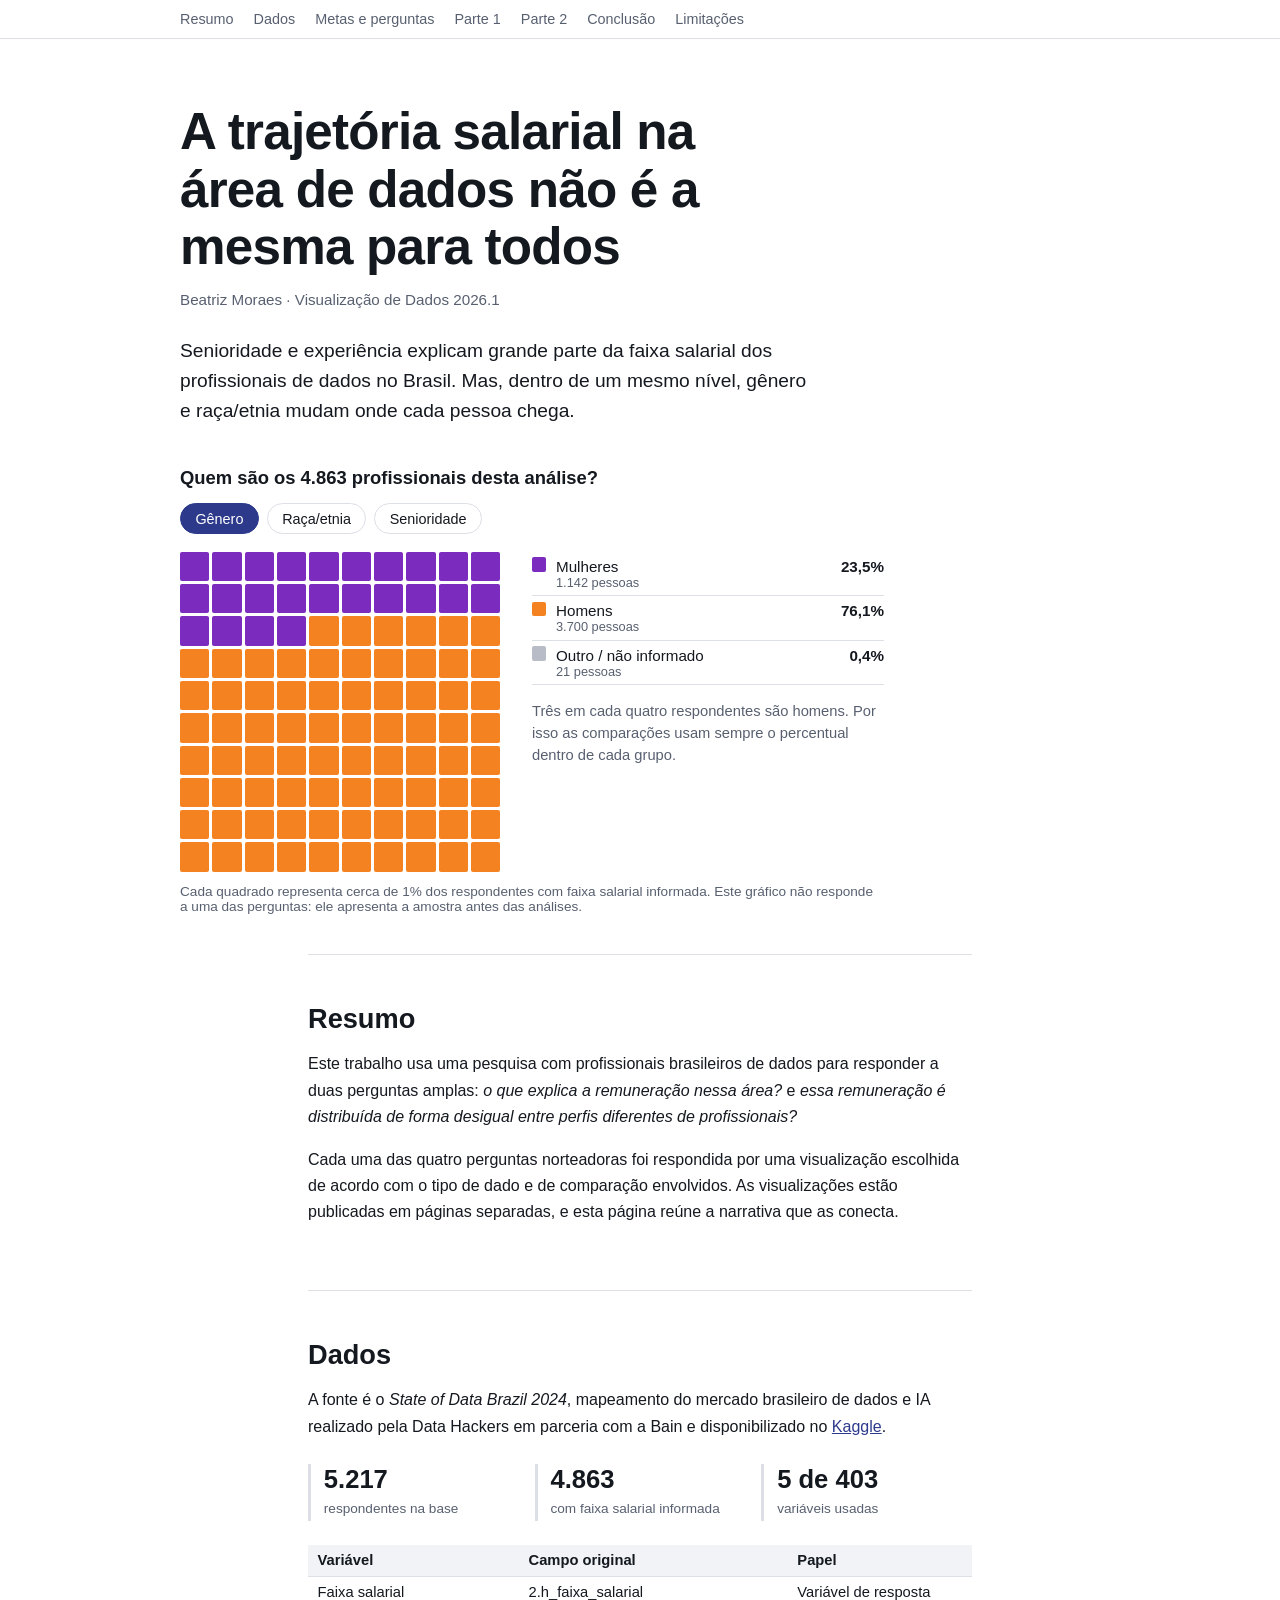
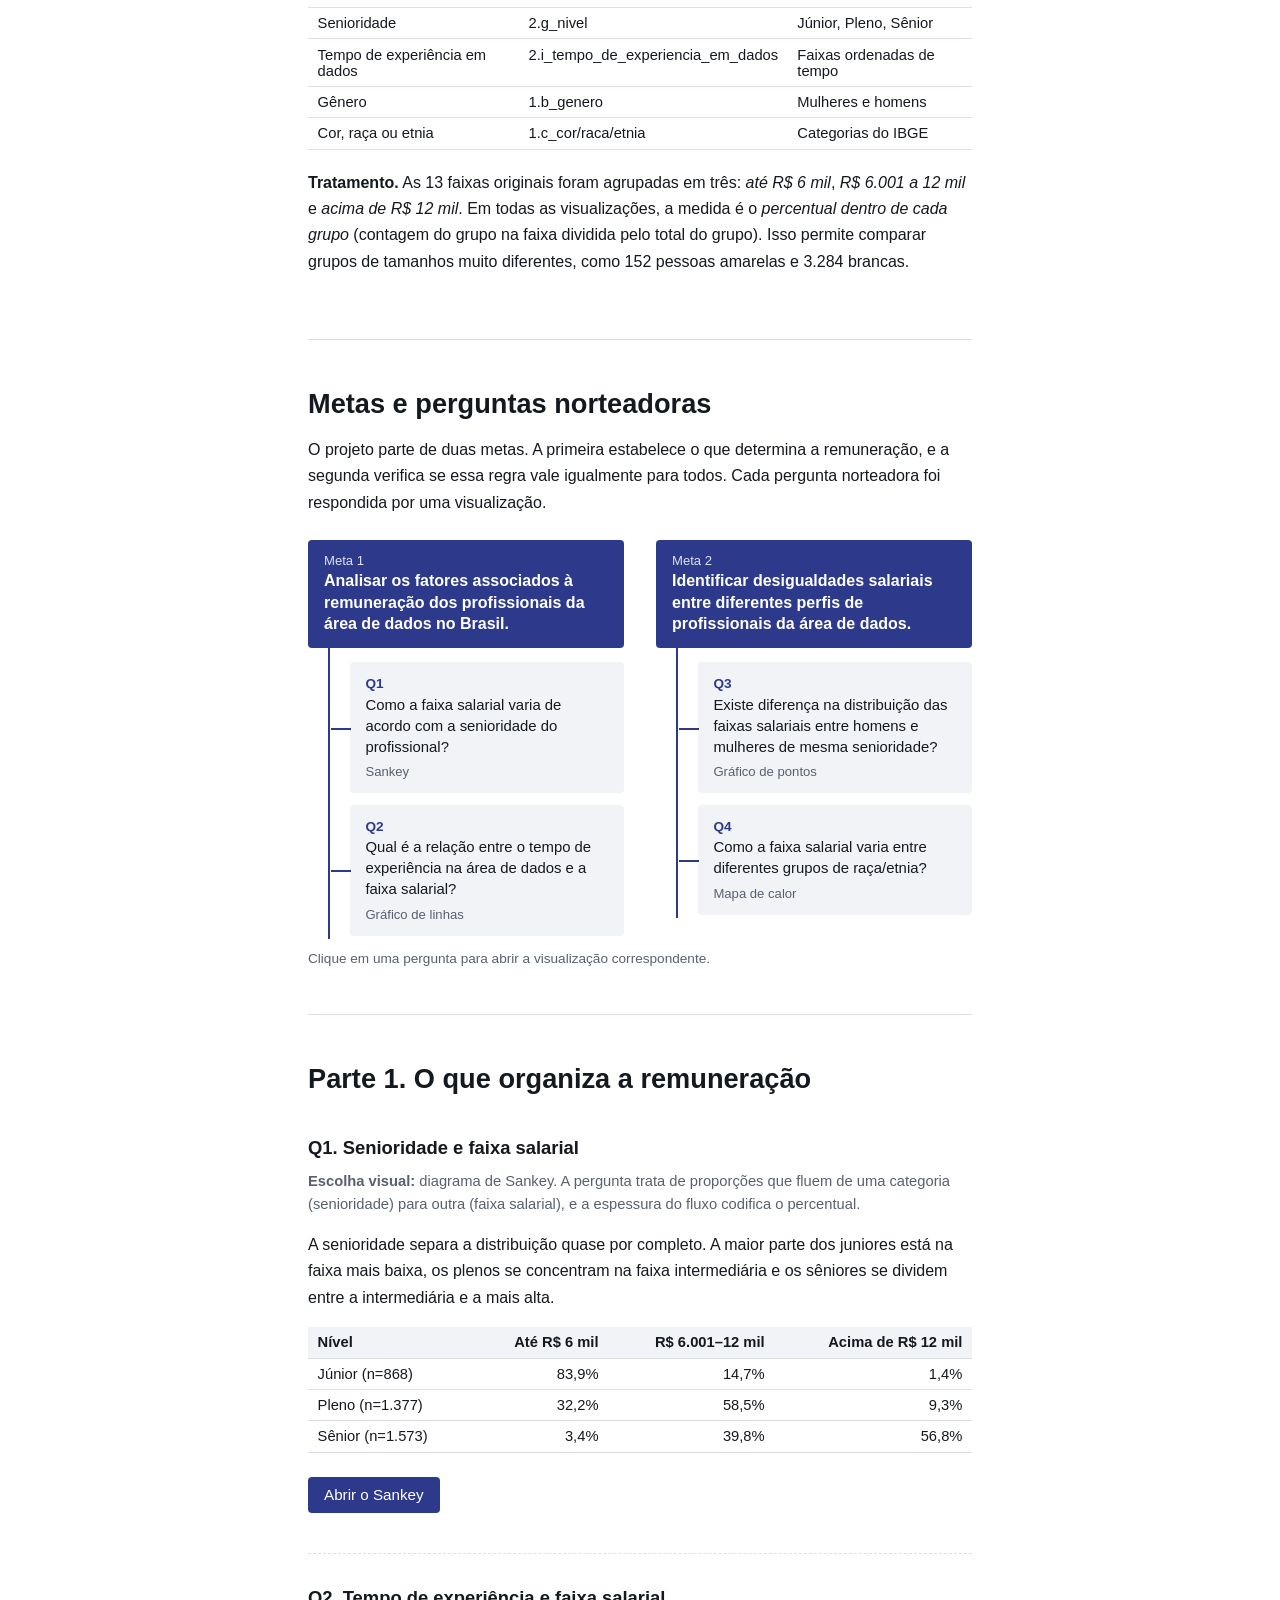
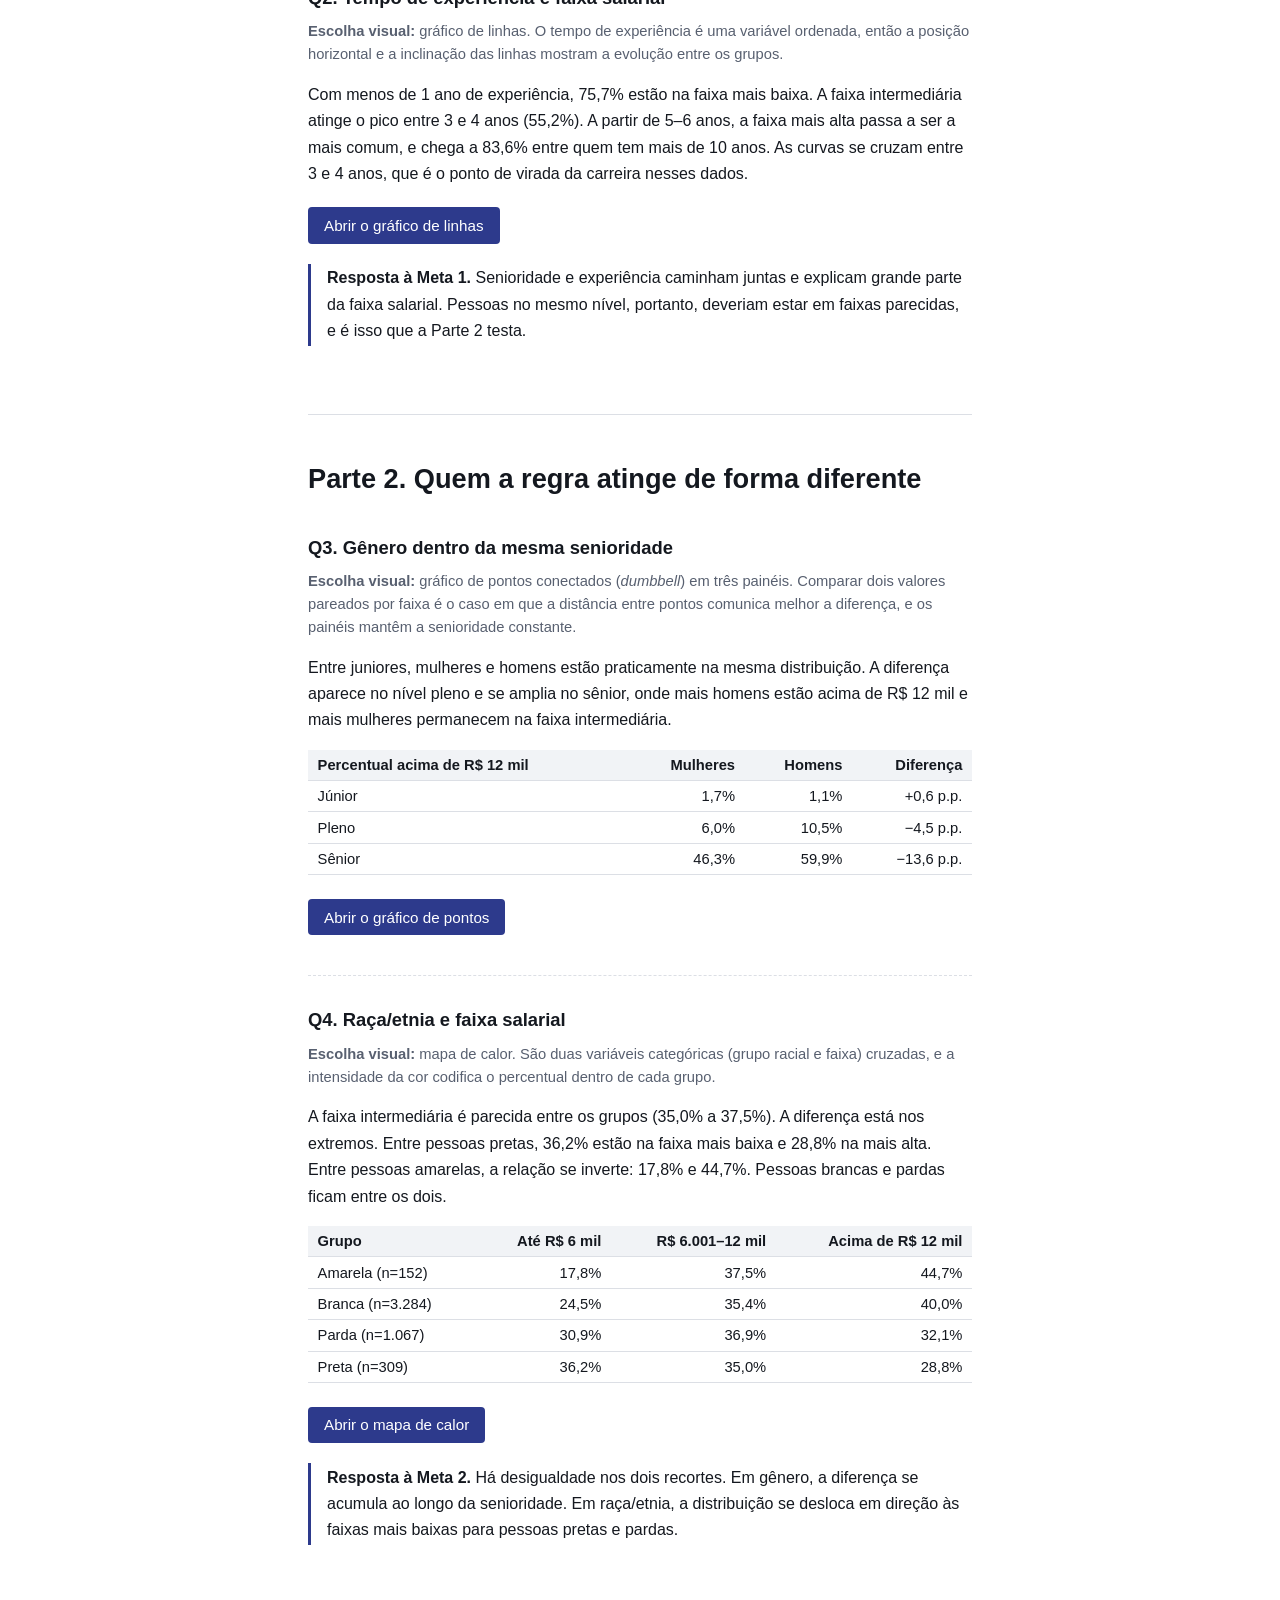
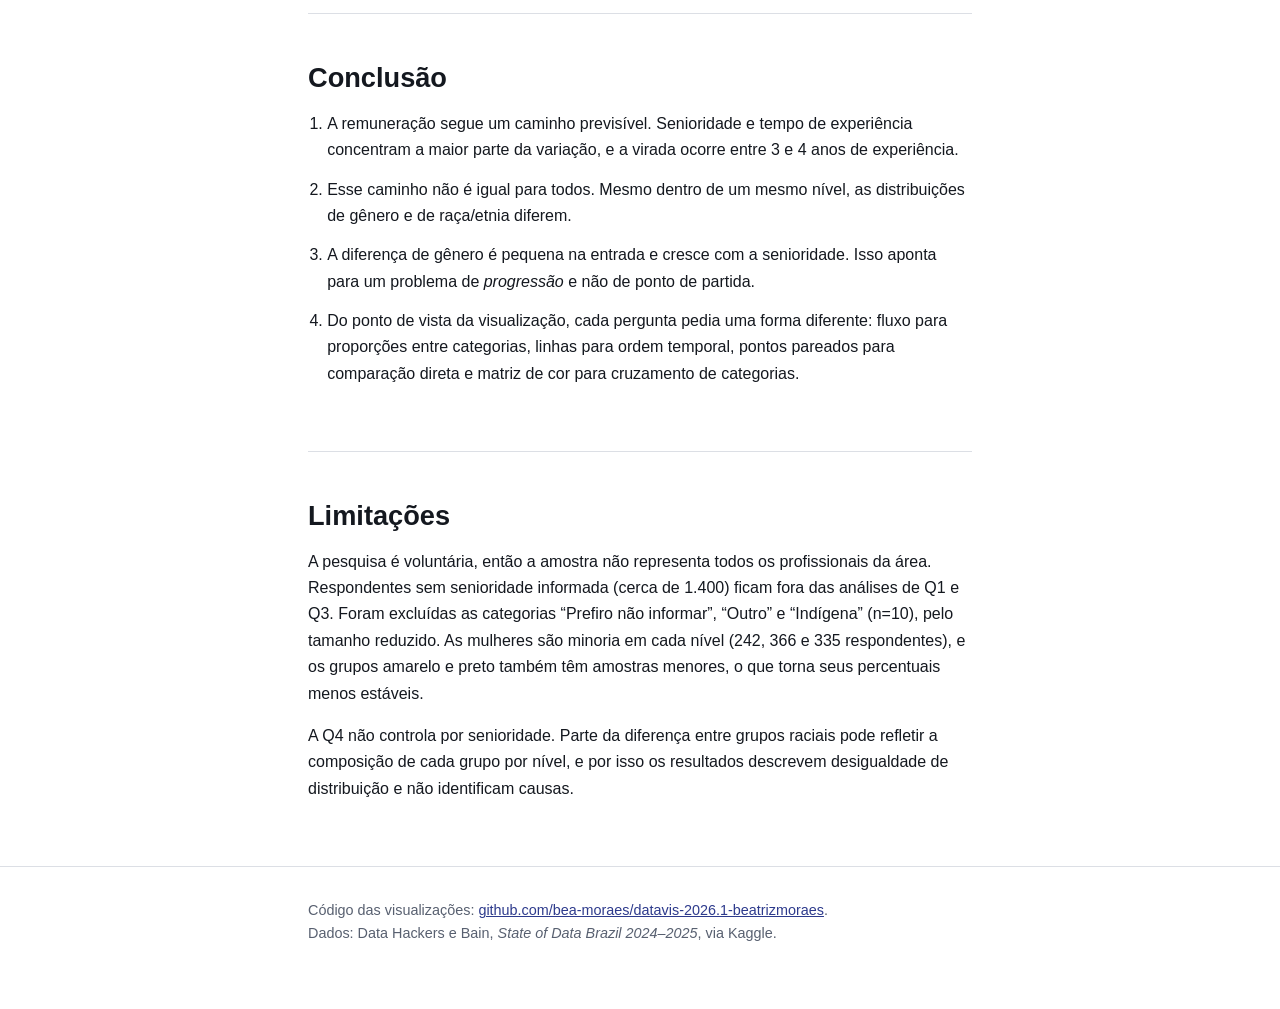
==== commit 24ea464c: "Update storytelling.html" ====
--- a/storytelling.html
+++ b/storytelling.html
@@ -124,7 +124,7 @@
   <div class="kv">
     <div><b>5.217</b><span>respondentes na base</span></div>
     <div><b>4.863</b><span>com faixa salarial informada</span></div>
-    <div><b>5 de ~400</b><span>variáveis usadas</span></div>
+    <div><b>5 de 403</b><span>variáveis usadas</span></div>
   </div>
   <table>
     <thead><tr><th>Variável</th><th>Campo original</th><th>Papel</th></tr></thead>
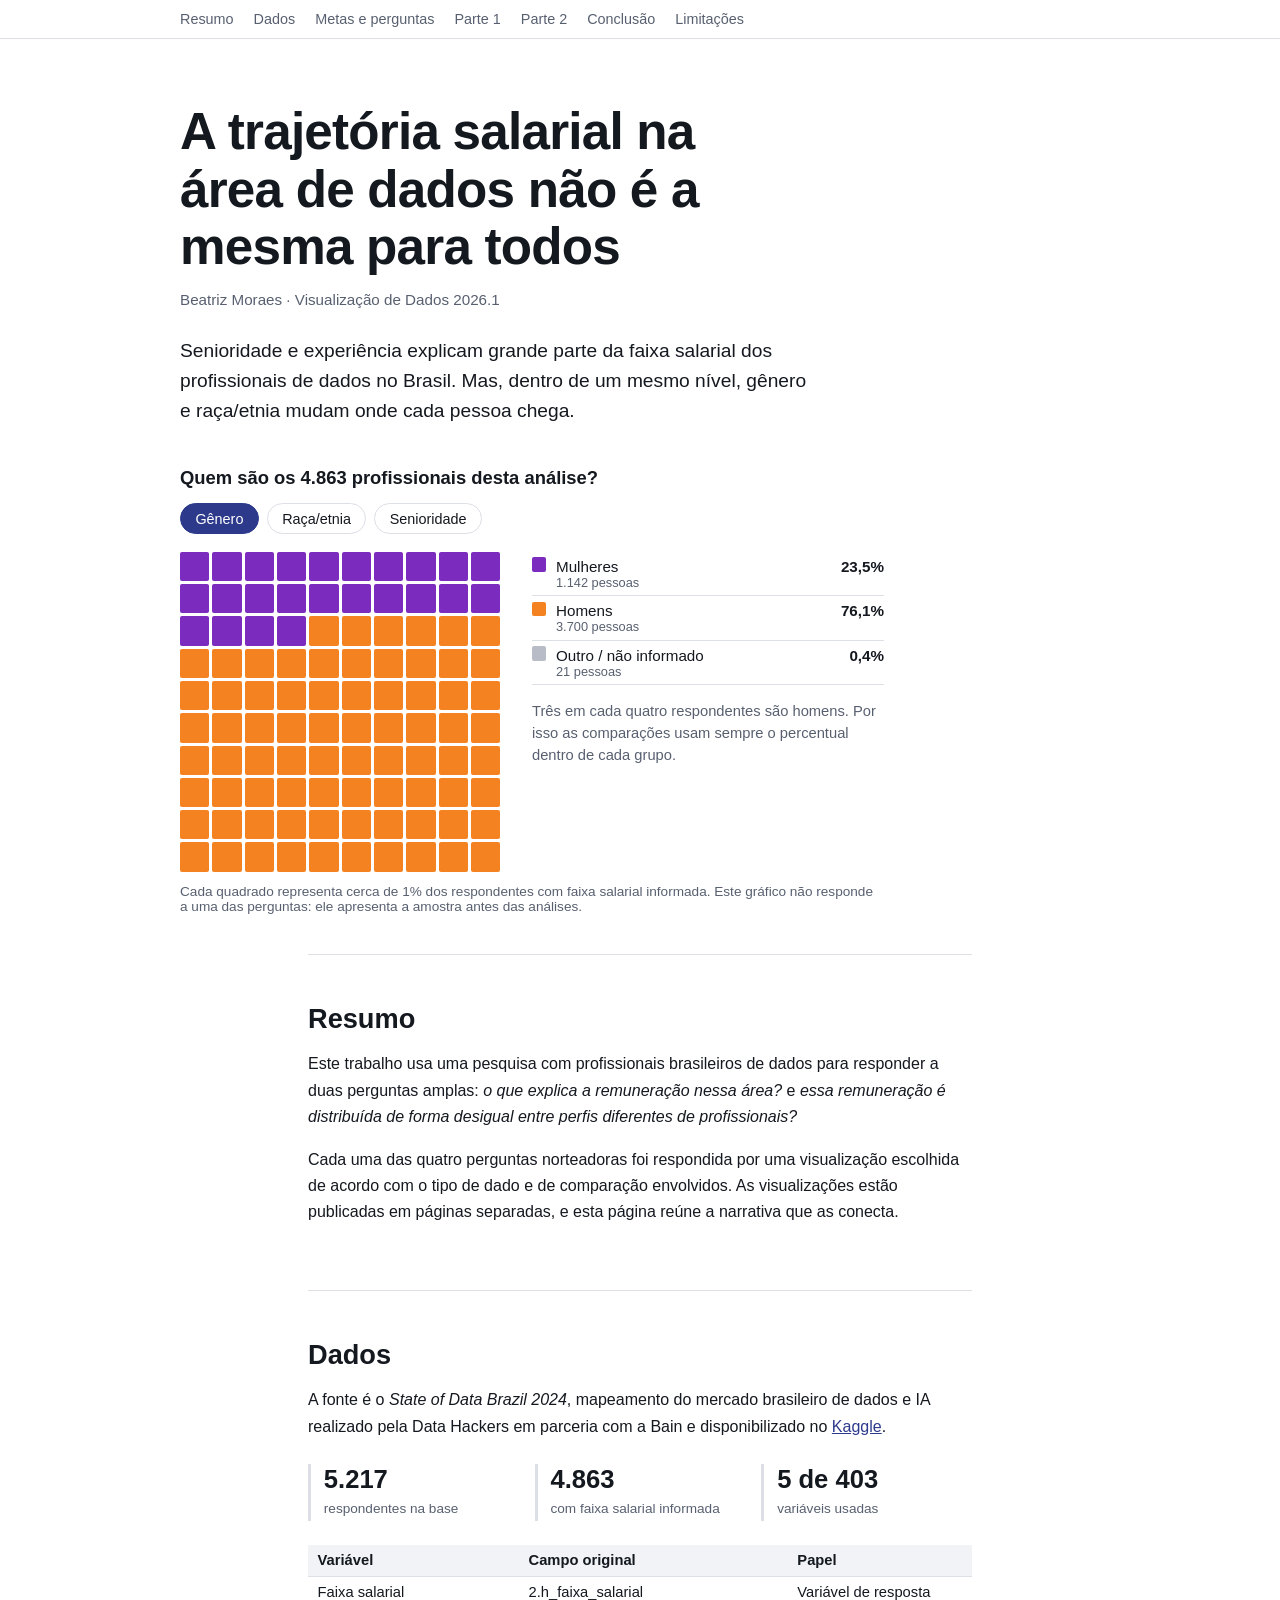
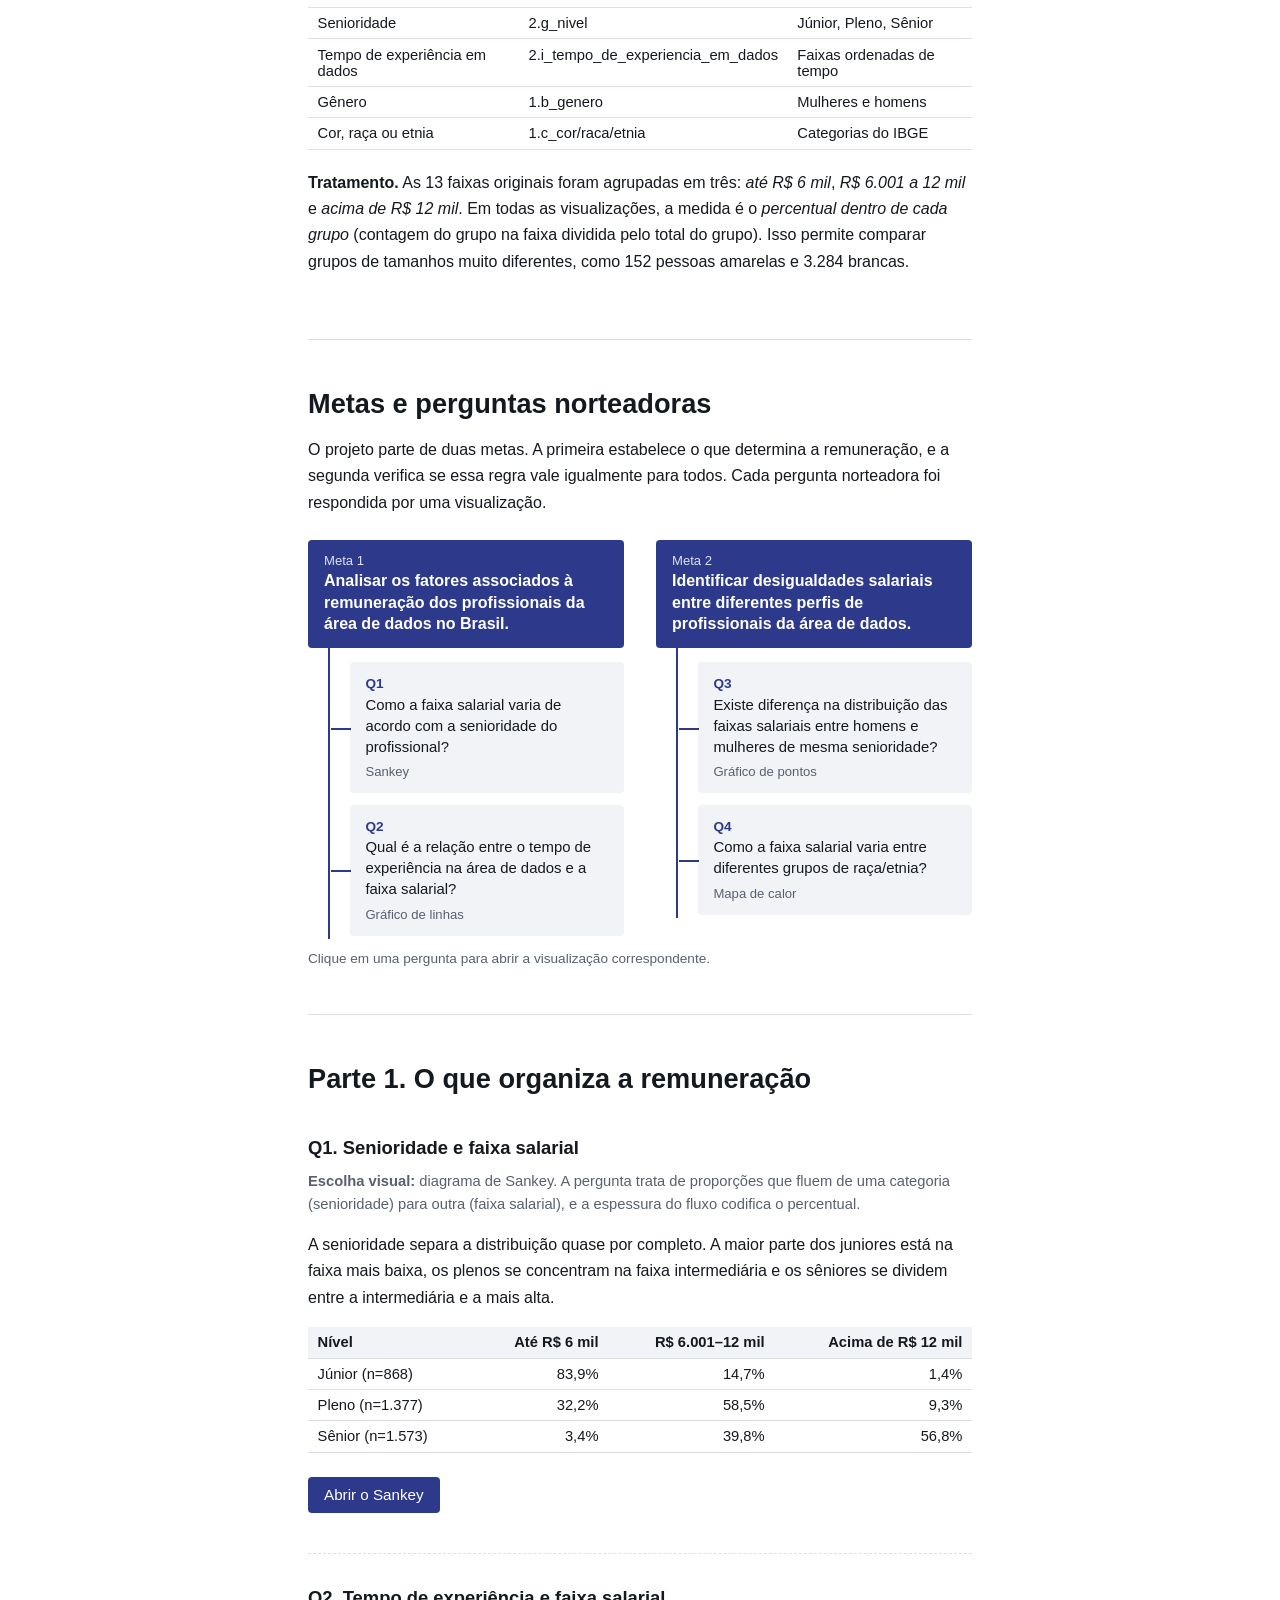
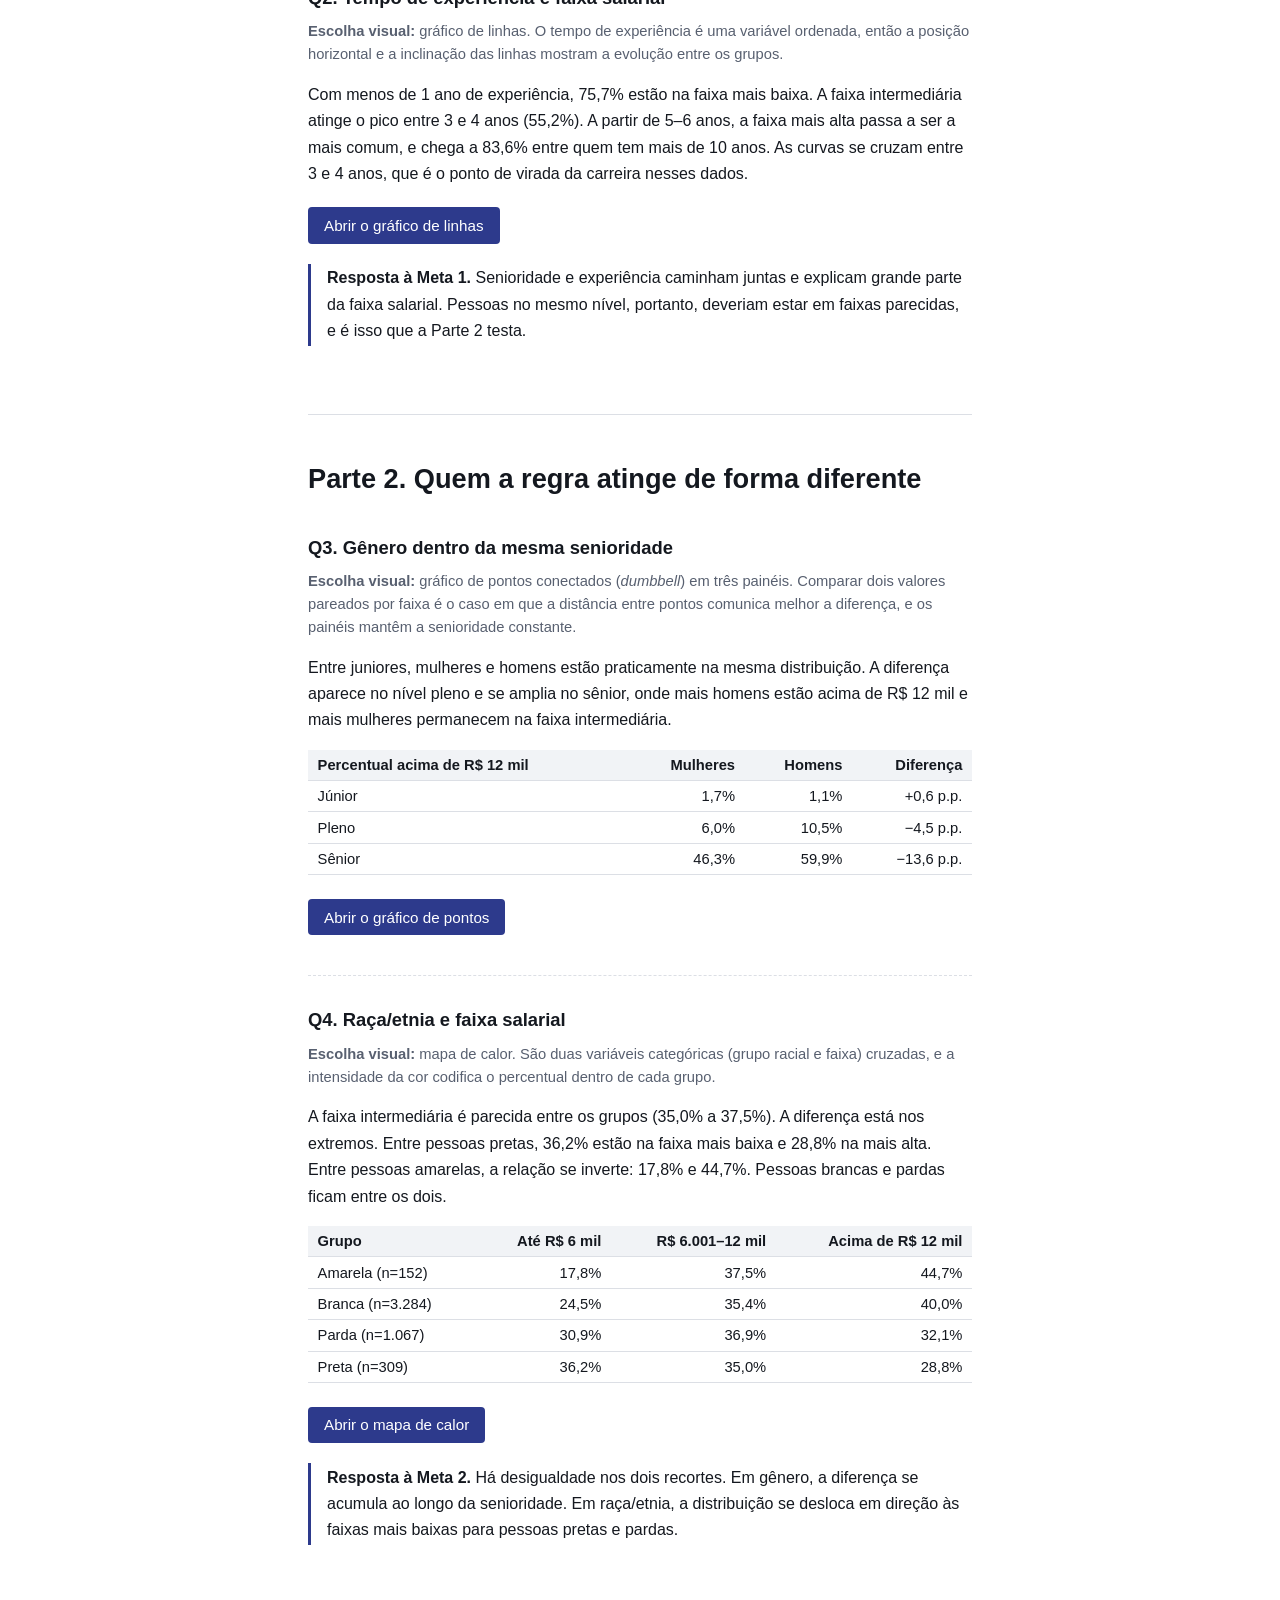
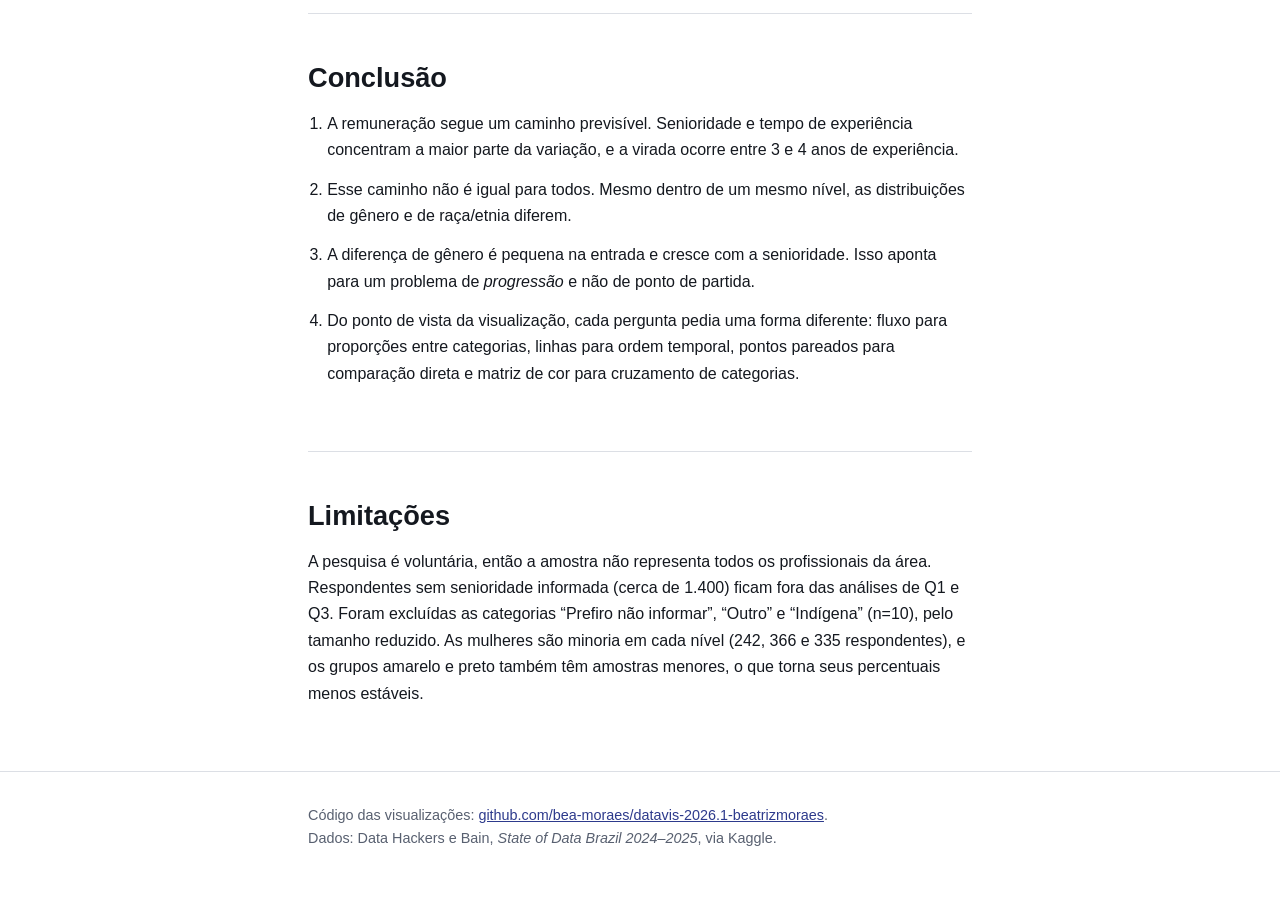
==== commit edca158e: "Update storytelling.html Removed paragraph discussing Q4's lack of seniority control." ====
--- a/storytelling.html
+++ b/storytelling.html
@@ -239,7 +239,6 @@
 <section id="limites">
   <h2>Limitações</h2>
   <p>A pesquisa é voluntária, então a amostra não representa todos os profissionais da área. Respondentes sem senioridade informada (cerca de 1.400) ficam fora das análises de Q1 e Q3. Foram excluídas as categorias “Prefiro não informar”, “Outro” e “Indígena” (n=10), pelo tamanho reduzido. As mulheres são minoria em cada nível (242, 366 e 335 respondentes), e os grupos amarelo e preto também têm amostras menores, o que torna seus percentuais menos estáveis.</p>
-  <p>A Q4 não controla por senioridade. Parte da diferença entre grupos raciais pode refletir a composição de cada grupo por nível, e por isso os resultados descrevem desigualdade de distribuição e não identificam causas.</p>
 </section>
 
 </main>
